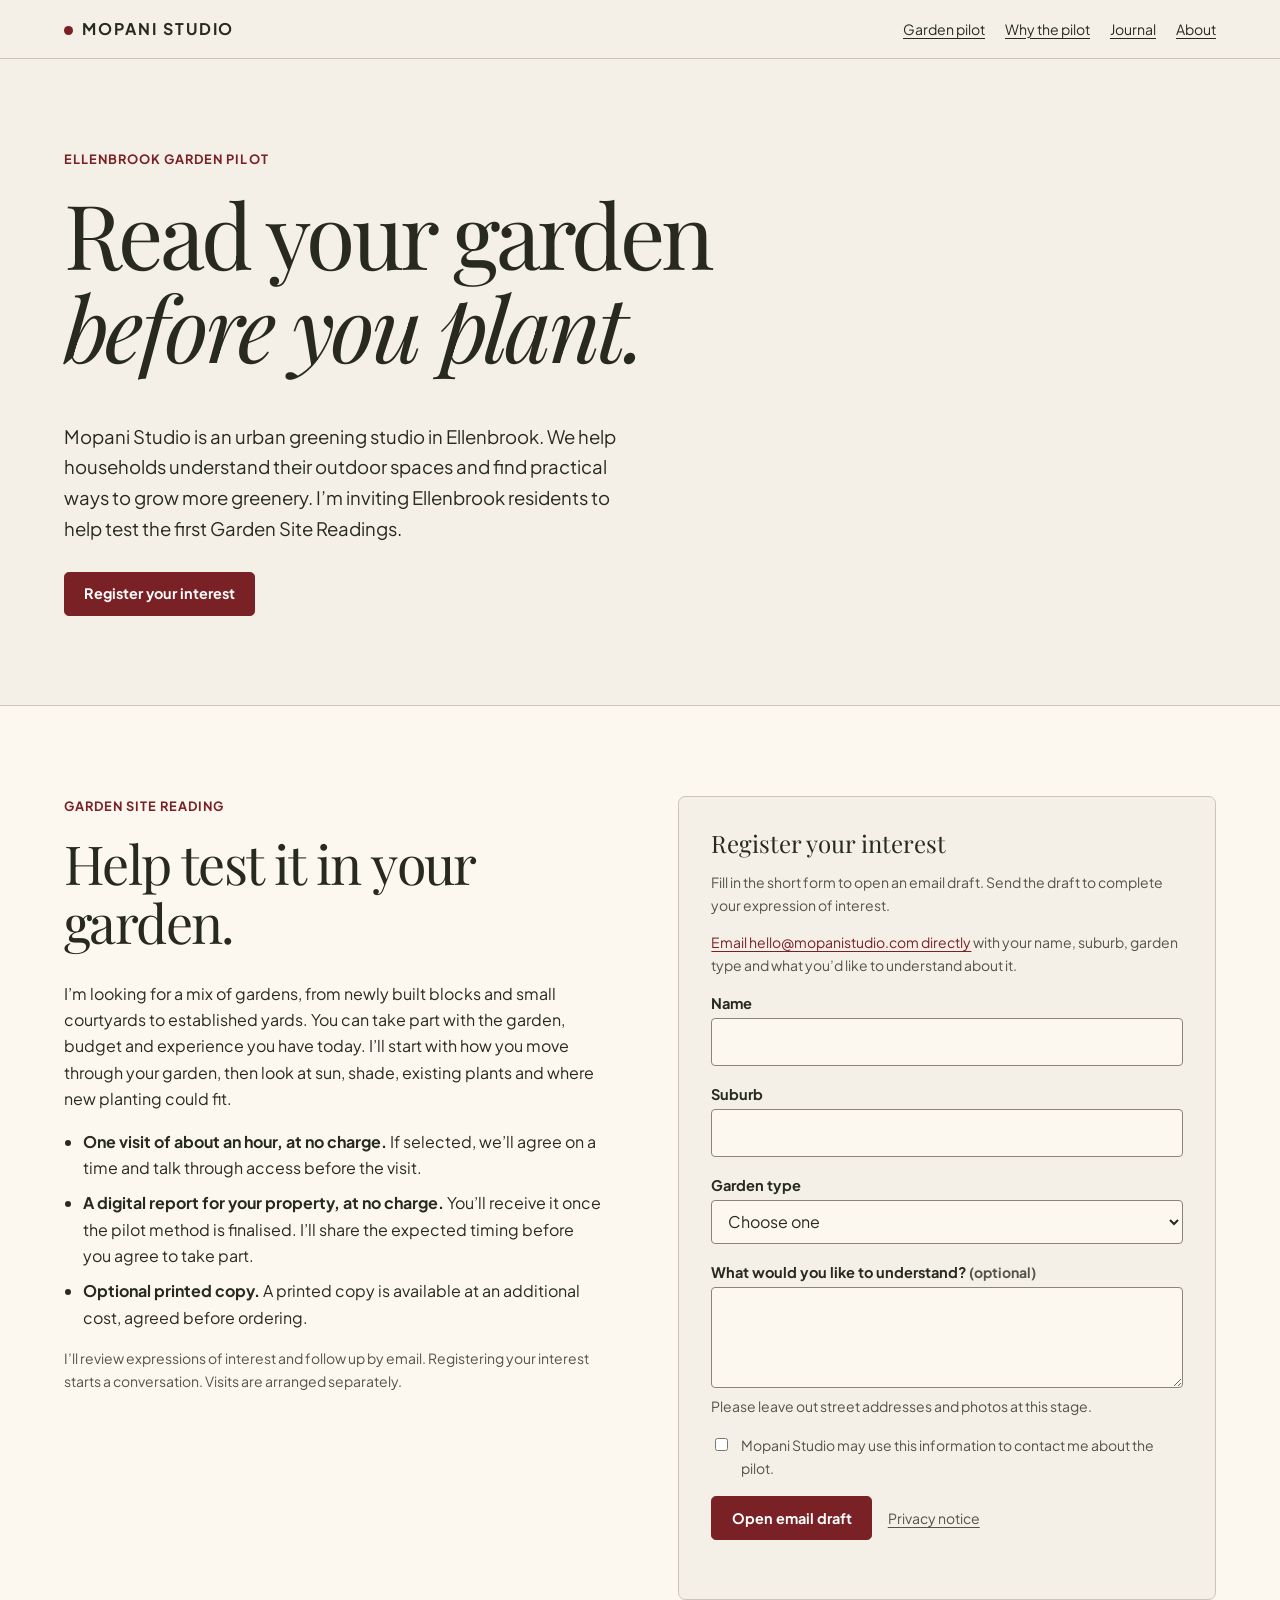
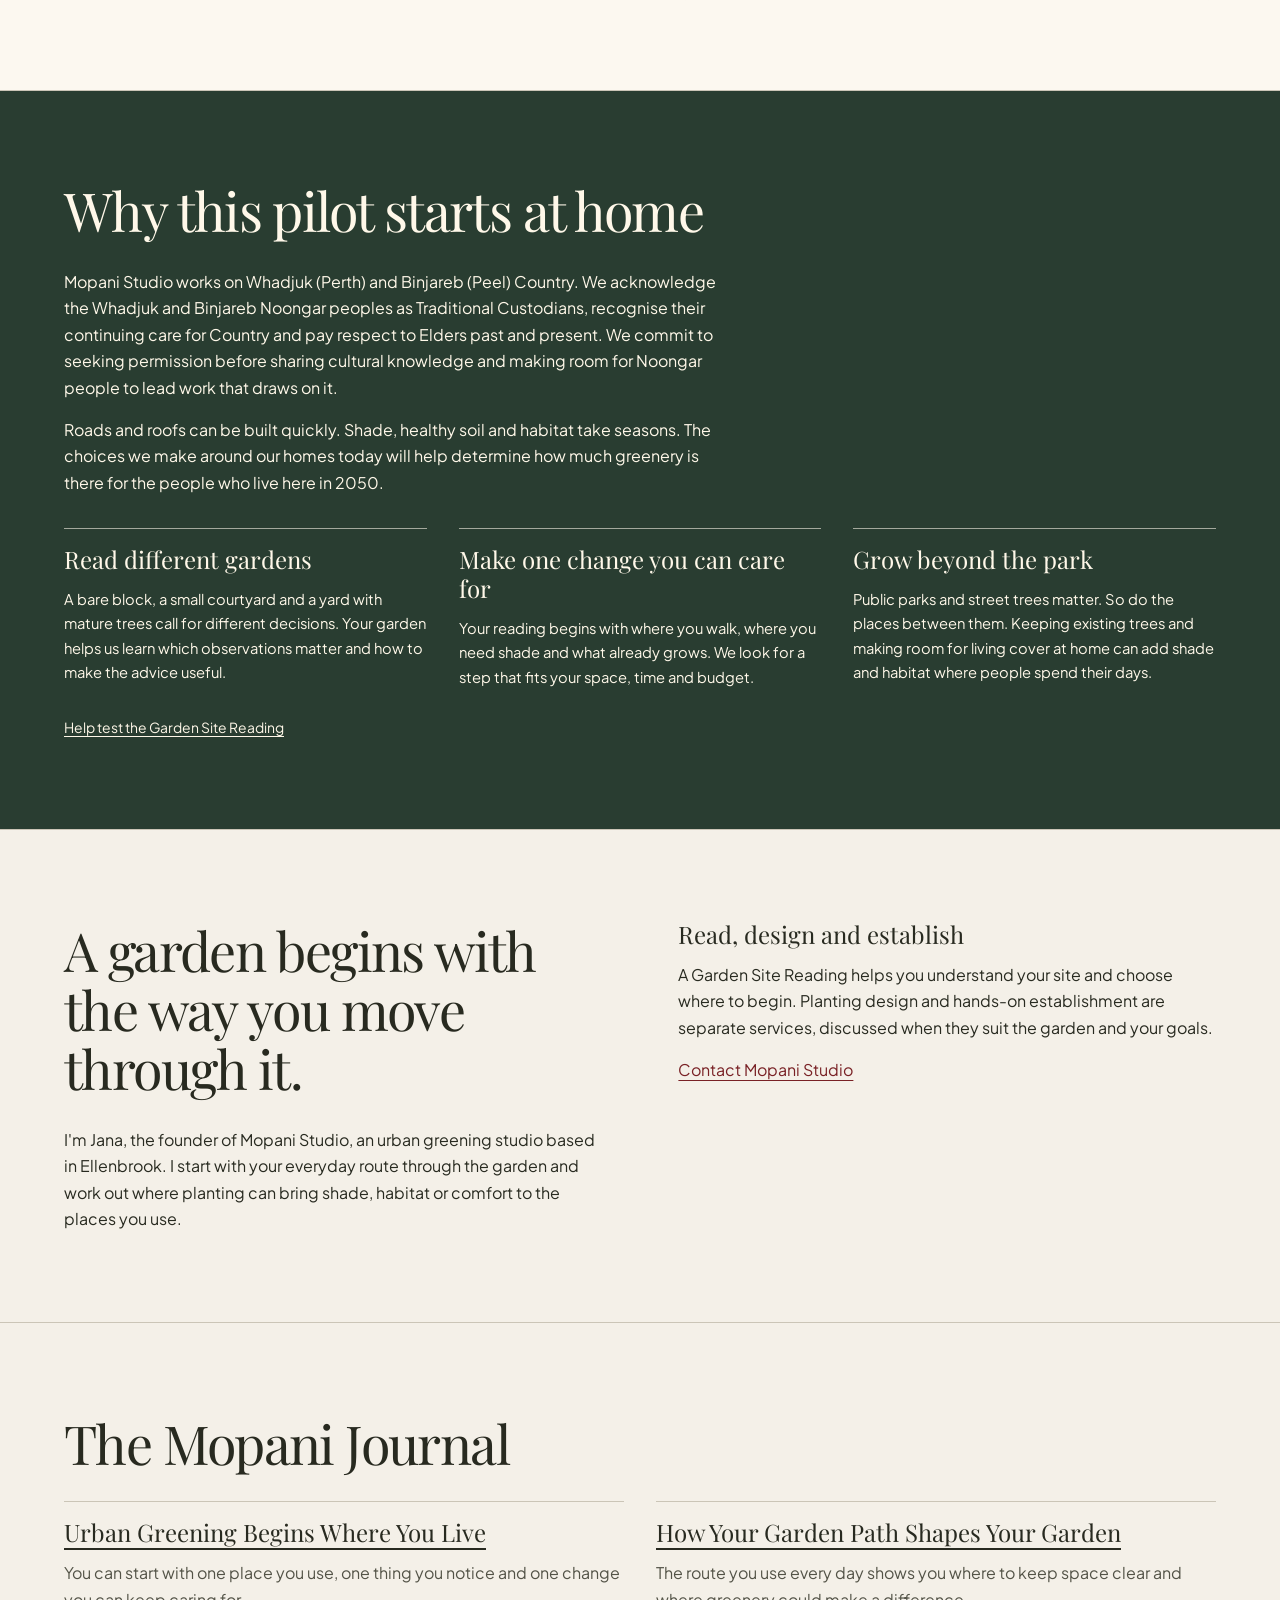
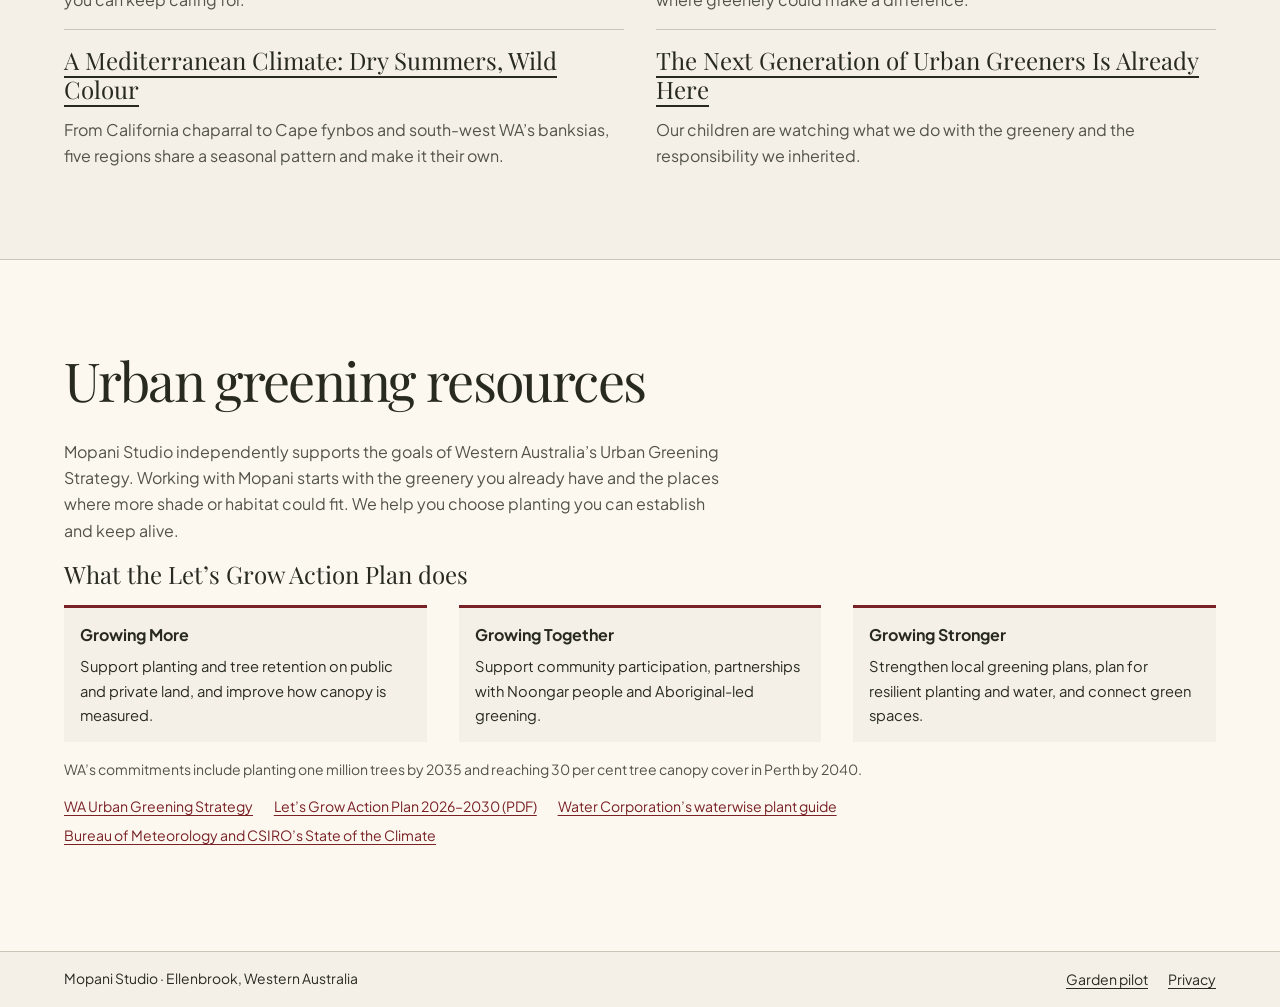
==== index.html @ a5f85126 "Update Mopani editorial site: index.html" ====
<!doctype html>
<html lang="en-AU">
<head>
    <meta charset="utf-8">
    <meta name="viewport" content="width=device-width, initial-scale=1">
    <title>Mopani Studio | Ellenbrook Garden Site Reading Pilot</title>
    <meta name="description" content="Mopani Studio is inviting Ellenbrook residents to help test a one-hour Garden Site Reading. Register your interest in the pilot.">
    <link rel="canonical" href="https://www.mopanistudio.com/">
    <meta property="og:type" content="website">
    <meta property="og:url" content="https://www.mopanistudio.com/">
    <meta property="og:title" content="Mopani Studio | Ellenbrook Garden Site Reading Pilot">
    <meta property="og:description" content="Help test a one-hour Garden Site Reading and receive a digital report for your garden once the pilot method is finalised.">
    <link rel="preconnect" href="https://fonts.googleapis.com">
    <link rel="preconnect" href="https://fonts.gstatic.com" crossorigin>
    <link href="https://fonts.googleapis.com/css2?family=Playfair+Display:ital@0;1&amp;family=Plus+Jakarta+Sans:wght@400;600;700&amp;display=swap" rel="stylesheet">
    <link rel="stylesheet" href="styles.css">
    <script src="pilot.js" defer></script>
</head>
<body>
    <a class="skip" href="#main-content">Skip to main content</a>
    <header class="header">
        <div class="wrap">
            <a class="brand" href="./">Mopani Studio</a>
            <nav class="nav" aria-label="Main">
                <a href="#pilot">Garden pilot</a>
                <a href="#vision">Why the pilot</a>
                <a href="#journal">Journal</a>
                <a href="#about">About</a>
            </nav>
        </div>
    </header>
    <main id="main-content" tabindex="-1">
        <section class="hero" aria-labelledby="intro-title">
            <div class="wrap">
                <p class="eyebrow">Ellenbrook garden pilot</p>
                <h1 id="intro-title">Read your garden<br> <em>before you plant.</em></h1>
                <p>Mopani Studio is an urban greening studio in Ellenbrook. We help households understand their outdoor spaces and find practical ways to grow more greenery. I’m inviting Ellenbrook residents to help test the first Garden Site Readings.</p>
                <a class="button" href="#pilot">Register your interest</a>
            </div>
        </section>
        <section id="pilot" class="section pilot" aria-labelledby="pilot-title">
            <div class="wrap columns">
                <div class="pilot-copy">
                    <p class="eyebrow">Garden Site Reading</p>
                    <h2 id="pilot-title">Help test it in your garden.</h2>
                    <p>I’m looking for a mix of gardens, from newly built blocks and small courtyards to established yards. You can take part with the garden, budget and experience you have today. I’ll start with how you move through your garden, then look at sun, shade, existing plants and where new planting could fit.</p>
                    <ul>
                        <li><strong>One visit of about an hour, at no charge.</strong> If selected, we’ll agree on a time and talk through access before the visit.</li>
                        <li><strong>A digital report for your property, at no charge.</strong> You’ll receive it once the pilot method is finalised. I’ll share the expected timing before you agree to take part.</li>
                        <li><strong>Optional printed copy.</strong> A printed copy is available at an additional cost, agreed before ordering.</li>
                    </ul>
                    <p class="note">I’ll review expressions of interest and follow up by email. Registering your interest starts a conversation. Visits are arranged separately.</p>
                </div>
                <div class="form">
                    <h3>Register your interest</h3>
                    <p id="email-help" class="note">Fill in the short form to open an email draft. Send the draft to complete your expression of interest.</p>
                    <p id="email-fallback" class="note"><a href="mailto:hello@mopanistudio.com?subject=Ellenbrook%20garden%20pilot">Email hello@mopanistudio.com directly</a> with your name, suburb, garden type and what you’d like to understand about it.</p>
                    <form id="pilot-form" aria-describedby="email-help" hidden>
                        <div class="field">
                            <label for="pilot-name">Name</label>
                            <input id="pilot-name" name="name" autocomplete="name" maxlength="100" required>
                        </div>
                        <div class="field">
                            <label for="pilot-suburb">Suburb</label>
                            <input id="pilot-suburb" name="suburb" autocomplete="address-level2" maxlength="80" required>
                        </div>
                        <div class="field">
                            <label for="pilot-garden">Garden type</label>
                            <select id="pilot-garden" name="garden" required>
                                <option value="">Choose one</option>
                                <option>Established garden</option>
                                <option>New build or mostly bare block</option>
                                <option>Courtyard, balcony or small garden</option>
                                <option>Other or unsure</option>
                            </select>
                        </div>
                        <div class="field">
                            <label for="pilot-goal">What would you like to understand? <span class="note">(optional)</span></label>
                            <textarea id="pilot-goal" name="goal" rows="3" maxlength="350" aria-describedby="pilot-details"></textarea>
                            <p class="note" id="pilot-details">Please leave out street addresses and photos at this stage.</p>
                        </div>
                        <div class="check">
                            <input id="pilot-contact" type="checkbox" required>
                            <label class="note" for="pilot-contact">Mopani Studio may use this information to contact me about the pilot.</label>
                        </div>
                        <div class="actions">
                            <button type="submit" class="button">Open email draft</button>
                            <a class="note" href="privacy.html">Privacy notice</a>
                        </div>
                        <p class="form-feedback note" id="draft-status" role="status"></p>
                        <div class="form-feedback" id="draft-copy" hidden>
                            <label class="note" for="draft-text">Copy this message if your email app didn’t open.</label>
                            <textarea id="draft-text" readonly></textarea>
                        </div>
                    </form>
                </div>
            </div>
        </section>
        <section id="vision" class="section vision" aria-labelledby="vision-title">
            <div class="wrap">
                <h2 id="vision-title">Why this pilot starts at home</h2>
                <p class="lead">Mopani Studio works on Whadjuk (Perth) and Binjareb (Peel) Country. We acknowledge the Whadjuk and Binjareb Noongar peoples as Traditional Custodians, recognise their continuing care for Country and pay respect to Elders past and present. We commit to seeking permission before sharing cultural knowledge and making room for Noongar people to lead work that draws on it.</p>
                <p class="lead">Roads and roofs can be built quickly. Shade, healthy soil and habitat take seasons. The choices we make around our homes today will help determine how much greenery is there for the people who live here in 2050.</p>
                <div class="vision-grid">
                    <article><h3>Read different gardens</h3><p>A bare block, a small courtyard and a yard with mature trees call for different decisions. Your garden helps us learn which observations matter and how to make the advice useful.</p></article>
                    <article><h3>Make one change you can care for</h3><p>Your reading begins with where you walk, where you need shade and what already grows. We look for a step that fits your space, time and budget.</p></article>
                    <article><h3>Grow beyond the park</h3><p>Public parks and street trees matter. So do the places between them. Keeping existing trees and making room for living cover at home can add shade and habitat where people spend their days.</p></article>
                </div>
                <p class="sources"><a href="#pilot">Help test the Garden Site Reading</a></p>
            </div>
        </section>
        <section id="about" class="section" aria-labelledby="about-title">
            <div class="wrap columns">
                <div>
                    <h2 id="about-title">A garden begins with the way you move through it.</h2>
                    <p>I'm Jana, the founder of Mopani Studio, an urban greening studio based in Ellenbrook. I start with your everyday route through the garden and work out where planting can bring shade, habitat or comfort to the places you use.</p>
                </div>
                <div id="services">
                    <h3>Read, design and establish</h3>
                    <p id="method">A Garden Site Reading helps you understand your site and choose where to begin. Planting design and hands-on establishment are separate services, discussed when they suit the garden and your goals.</p>
                    <a href="mailto:hello@mopanistudio.com">Contact Mopani Studio</a>
                </div>
            </div>
        </section>
        <section id="journal" class="section" aria-labelledby="journal-title">
            <div class="wrap">
                <h2 id="journal-title">The Mopani Journal</h2>
                <div class="journal-grid">
                    <article><h3><a href="journal/urban-greening/">Urban Greening Begins Where You Live</a></h3><p>You can start with one place you use, one thing you notice and one change you can keep caring for.</p></article>
                    <article><h3><a href="journal/garden-path/">How Your Garden Path Shapes Your Garden</a></h3><p>The route you use every day shows you where to keep space clear and where greenery could make a difference.</p></article>
                    <article><h3><a href="journal/mediterranean-climate/">A Mediterranean Climate: Dry Summers, Wild Colour</a></h3><p>From California chaparral to Cape fynbos and south-west WA’s banksias, five regions share a seasonal pattern and make it their own.</p></article>
                    <article><h3><a href="journal/next-generation/">The Next Generation of Urban Greeners Is Already Here</a></h3><p>Our children are watching what we do with the greenery and the responsibility we inherited.</p></article>
                </div>
            </div>
        </section>
        <section id="resources" class="section resources" aria-labelledby="resources-title">
            <div class="wrap">
                <h2 id="resources-title">Urban greening resources</h2>
                <p class="lead">Mopani Studio independently supports the goals of Western Australia’s Urban Greening Strategy. Working with Mopani starts with the greenery you already have and the places where more shade or habitat could fit. We help you choose planting you can establish and keep alive.</p>
                <h3>What the Let’s Grow Action Plan does</h3>
                <ul class="action-grid">
                    <li><strong>Growing More</strong><span>Support planting and tree retention on public and private land, and improve how canopy is measured.</span></li>
                    <li><strong>Growing Together</strong><span>Support community participation, partnerships with Noongar people and Aboriginal-led greening.</span></li>
                    <li><strong>Growing Stronger</strong><span>Strengthen local greening plans, plan for resilient planting and water, and connect green spaces.</span></li>
                </ul>
                <p class="note">WA’s commitments include planting one million trees by 2035 and reaching 30 per cent tree canopy cover in Perth by 2040.</p>
                <ul class="resource-links">
                    <li><a href="https://www.wa.gov.au/organisation/department-of-planning-lands-and-heritage/urban-greening-strategy">WA Urban Greening Strategy</a></li>
                    <li><a href="https://www.wa.gov.au/media/158067/download?inline=">Let’s Grow Action Plan 2026–2030 (PDF)</a></li>
                    <li><a href="https://www.watercorporation.com.au/Waterwise/Waterwise-plants">Water Corporation’s waterwise plant guide</a></li>
                    <li><a href="https://www.csiro.au/en/research/environmental-impacts/climate-change/state-of-the-climate/australias-changing-climate">Bureau of Meteorology and CSIRO’s State of the Climate</a></li>
                </ul>
            </div>
        </section>
    </main>
    <footer class="footer">
        <div class="wrap">
            <span>Mopani Studio · Ellenbrook, Western Australia</span>
            <nav class="nav" aria-label="Footer"><a href="#pilot">Garden pilot</a><a href="privacy.html">Privacy</a></nav>
        </div>
    </footer>
</body>
</html>
---- styles.css ----
:root {
    color-scheme: light;
    --paper: #f4f0e8;
    --panel: #fcf8f0;
    --ink: #282a20;
    --muted: #535347;
    --accent: #792125;
    --line: #cbc5b7;
    --forest: #293d31;
    --light: #fff8e9;
    --measure: 72rem;
}
*, *::before, *::after { box-sizing: border-box; }
body { margin: 0; background: var(--paper); color: var(--ink); font: 1rem/1.65 "Plus Jakarta Sans", system-ui, sans-serif; }
[hidden] { display: none !important; }
a { color: var(--accent); text-underline-offset: .23em; }
a:hover { text-decoration-thickness: .14em; }
:focus-visible { outline: .18rem solid currentColor; outline-offset: .24rem; }
h1, h2, h3 { margin: 0 0 .55em; font: 400 1.5rem/1.2 "Playfair Display", Georgia, serif; }
h1 { font-size: clamp(2.8rem, 7vw, 5.6rem); line-height: 1.04; letter-spacing: -.04em; }
h2 { font-size: clamp(2rem, 4.2vw, 3.5rem); line-height: 1.1; letter-spacing: -.03em; }
p { margin: 0 0 1em; }
p:last-child { margin-bottom: 0; }
main:focus { outline: none; }
section { scroll-margin-top: 1.25rem; }
.wrap { width: min(var(--measure), calc(100% - 2.5rem)); margin-inline: auto; }
.skip { position: absolute; top: .75rem; left: 1rem; padding: .55rem .8rem; background: var(--panel); transform: translateY(-200%); }
.skip:focus { transform: none; }
.header { border-bottom: 1px solid var(--line); }
.header .wrap, .footer .wrap { display: flex; align-items: center; justify-content: space-between; gap: 1rem 2rem; padding-block: 1rem; }
.brand { color: var(--ink); font-weight: 700; letter-spacing: .12em; text-transform: uppercase; text-decoration: none; }
.brand::before { content: ""; display: inline-block; width: .55rem; height: .55rem; border-radius: 50%; background: var(--accent); margin-right: .6rem; }
.nav { display: flex; flex-wrap: wrap; gap: .6rem 1.25rem; align-items: center; }
.nav a, .footer a { color: inherit; font-size: .88rem; }
.button { display: inline-flex; width: fit-content; min-height: 2.75rem; justify-content: center; align-items: center; padding: .68rem 1.2rem; border: 1px solid var(--accent); border-radius: .3rem; background: var(--accent); color: #fff; text-align: center; font: 700 .9rem/1.3 "Plus Jakarta Sans", system-ui, sans-serif; text-decoration: none; cursor: pointer; }
.button:hover { background: #5f1b1e; }
.hero, .section { padding-block: clamp(3rem, 7vw, 6rem); }
.hero p { max-width: 36rem; font-size: clamp(1rem, 2.2vw, 1.16rem); }
.eyebrow { color: var(--accent); margin-bottom: 1rem; font-size: .8rem !important; font-weight: 700; letter-spacing: .08em; text-transform: uppercase; }
.hero .button { margin-top: .55rem; }
.section { border-top: 1px solid var(--line); }
.lead { max-width: 42rem; color: var(--muted); }
.columns { display: grid; grid-template-columns: 1fr 1fr; align-items: start; gap: clamp(2rem, 6vw, 5.75rem); }
.pilot { background: var(--panel); }
.pilot-copy ul { padding-left: 1.2rem; }
.pilot-copy li + li { margin-top: .55rem; }
.note { font-size: .875rem; color: var(--muted); }
.form { padding: clamp(1rem, 4vw, 2rem); background: var(--paper); border: 1px solid var(--line); border-radius: .45rem; }
.field { margin-bottom: 1rem; }
.field label { display: block; margin-bottom: .2rem; font-weight: 700; font-size: .91rem; }
.field input, .field select, .field textarea { width: 100%; padding: .6rem .7rem; border: 1px solid #8a8577; border-radius: .25rem; background: var(--panel); color: var(--ink); font: inherit; }
.field textarea { resize: vertical; }
.check { display: flex; align-items: baseline; gap: .6rem; margin-bottom: 1rem; }
.check input { flex: none; accent-color: var(--accent); }
.actions { display: flex; flex-wrap: wrap; align-items: center; gap: .7rem 1rem; }
.form-feedback { padding-top: .8rem; }
.form-feedback textarea { display: block; width: 100%; min-height: 10rem; font: inherit; margin-top: .25rem; }
.vision { background: var(--forest); color: var(--light); }
.vision a { color: inherit; }
.vision .eyebrow, .vision .lead { color: inherit; }
.vision-grid { display: grid; grid-template-columns: repeat(3,minmax(0,1fr)); gap: 1.25rem 2rem; margin-top: 2rem; }
.vision-grid article { border-top: 1px solid #a4a99d; padding-top: 1rem; }
.vision-grid p { font-size: .92rem; }
.sources { margin-top: 1.75rem; font-size: .87rem; }
.footer { border-top: 1px solid var(--line); font-size: .87rem; }
.legacy { padding-block: clamp(3rem, 8vw, 7rem); }
.legacy h1 { font-size: clamp(2.7rem, 6vw, 4.8rem); }
@media (max-width: 48rem) {
    .header .wrap { flex-wrap: wrap; gap: .5rem 1rem; }
    .columns { grid-template-columns: 1fr; }
    .vision-grid { grid-template-columns: repeat(2,minmax(0,1fr)); }
}
@media (max-width: 32rem) {
    .vision-grid { grid-template-columns: 1fr; gap: 1rem; }
    .footer .wrap { flex-wrap: wrap; }
}
.policy { max-width: 48rem; }
.policy h2 { font-size: clamp(1.45rem, 3vw, 2rem); margin-top: 1.55em; }
.policy li + li { margin-top: .35rem; }
.journal-grid, .action-grid { display: grid; grid-template-columns: repeat(2, minmax(0, 1fr)); gap: 1rem 2rem; }
.journal-grid article { border-top: 1px solid var(--line); padding-top: 1rem; }
.journal-grid a { color: var(--ink); }
.journal-grid p { color: var(--muted); }
.resources { background: var(--panel); }
.action-grid { grid-template-columns: repeat(3, minmax(0, 1fr)); list-style: none; margin: 1rem 0; padding: 0; }
.action-grid li { padding: .9rem 1rem; border-top: .22rem solid var(--accent); background: var(--paper); }
.action-grid strong, .action-grid span { display: block; }
.action-grid span { font-size: .92rem; margin-top: .35rem; }
.resource-links { display: flex; flex-wrap: wrap; gap: .4rem 1.3rem; list-style: none; padding: 0; font-size: .88rem; }
.journal-article { max-width: 50rem; margin-inline: auto; padding-block: clamp(2.75rem, 6vw, 5rem); }
.article-heading { padding-bottom: 1.25rem; border-bottom: 1px solid var(--line); margin-bottom: 2rem; }
.article-heading h1 { font-size: clamp(2.65rem, 6vw, 4.75rem); }
.article-heading .lead { font-size: 1.15rem; }
.article-body { max-width: 43rem; }
.article-body h2 { font-size: clamp(1.7rem, 3.6vw, 2.45rem); margin-top: 1.55em; }
.article-body p { font-size: 1.04rem; line-height: 1.78; }
.article-footer { border-top: 1px solid var(--line); margin-top: 2.75rem; padding-top: 1rem; display: flex; gap: .65rem 1.4rem; flex-wrap: wrap; }
.climate-gallery { display: grid; grid-template-columns: repeat(2,minmax(0,1fr)); gap: 1.2rem; margin: 1.75rem 0; align-items: start; }
.climate-gallery figure { margin: 0; }
.climate-gallery img { display: block; width: 100%; aspect-ratio: 3 / 2; object-fit: contain; background: #e6e1d5; }
.climate-gallery figcaption { margin-top: .45rem; color: var(--muted); font-size: .8rem; }
@media (max-width: 39rem) {
    .journal-grid, .action-grid { grid-template-columns: 1fr; }
}
@media (max-width: 27rem) {
    .climate-gallery { grid-template-columns: 1fr; }
}
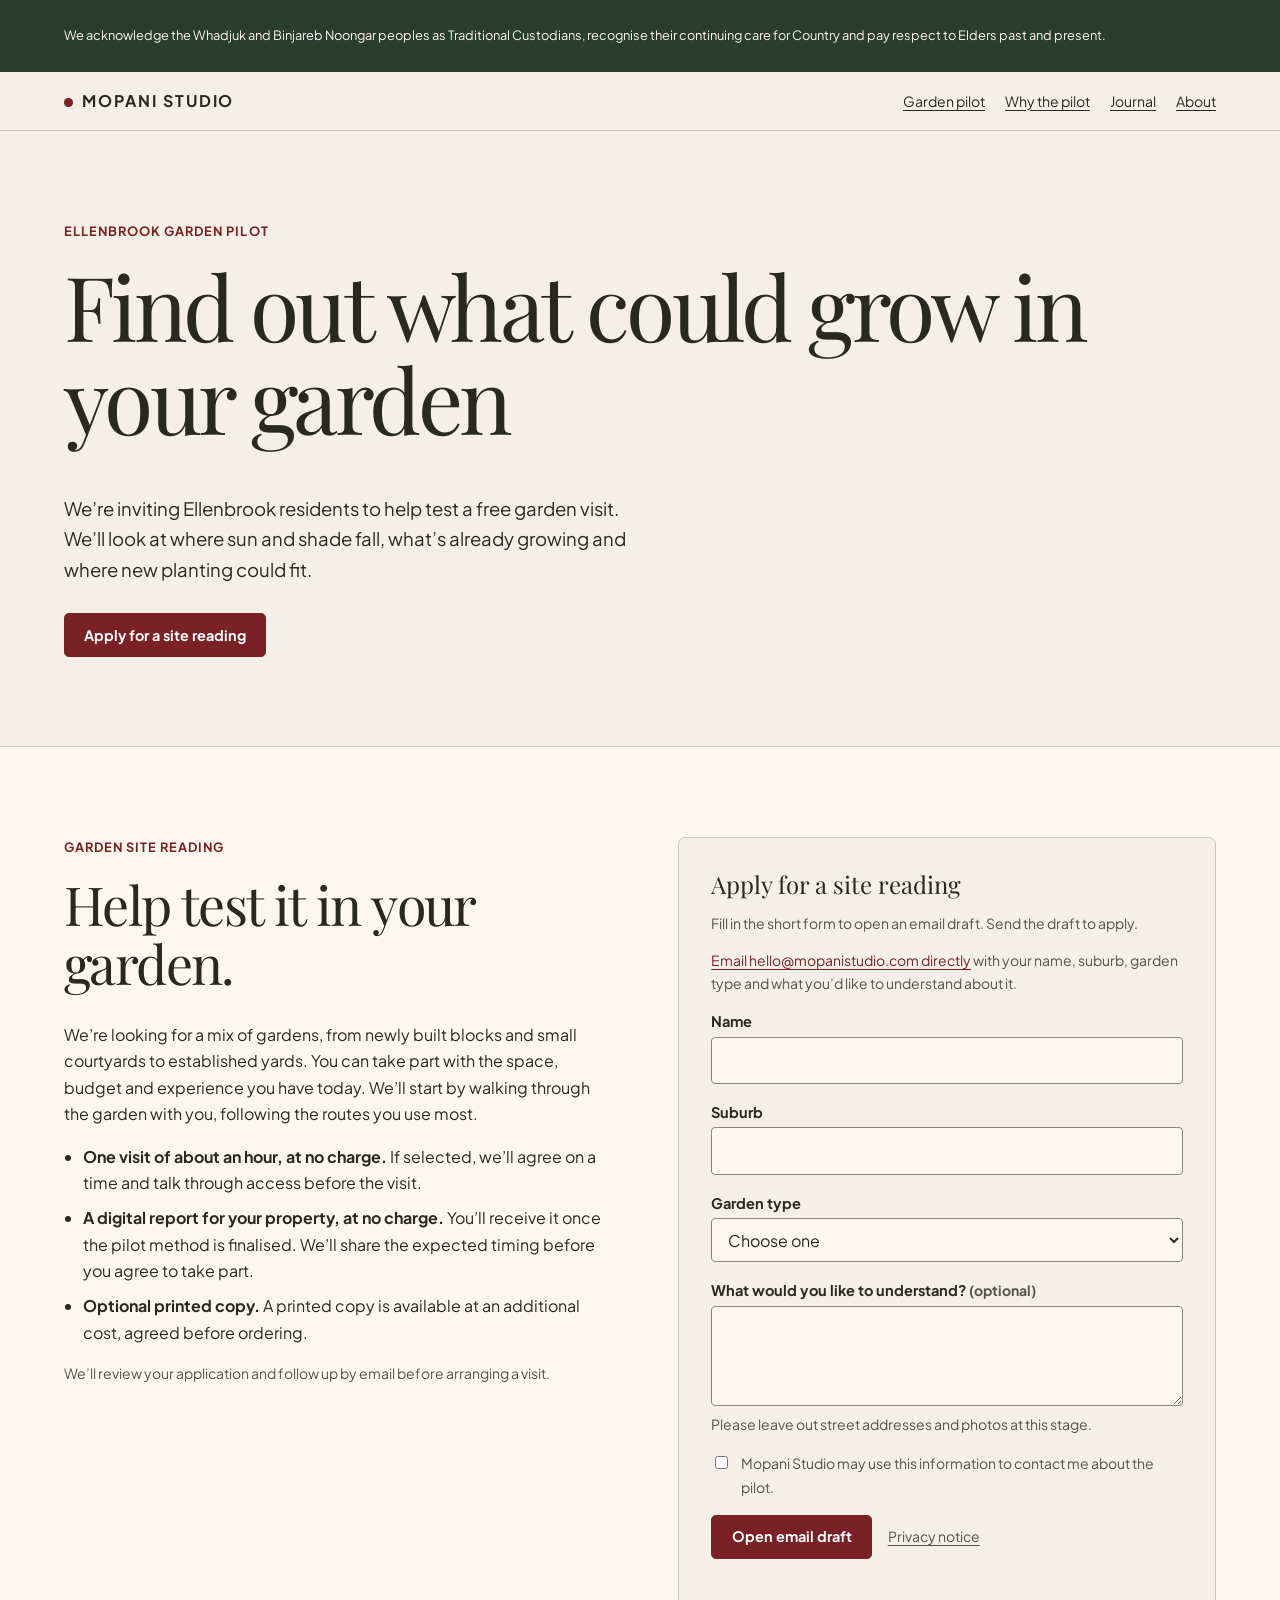
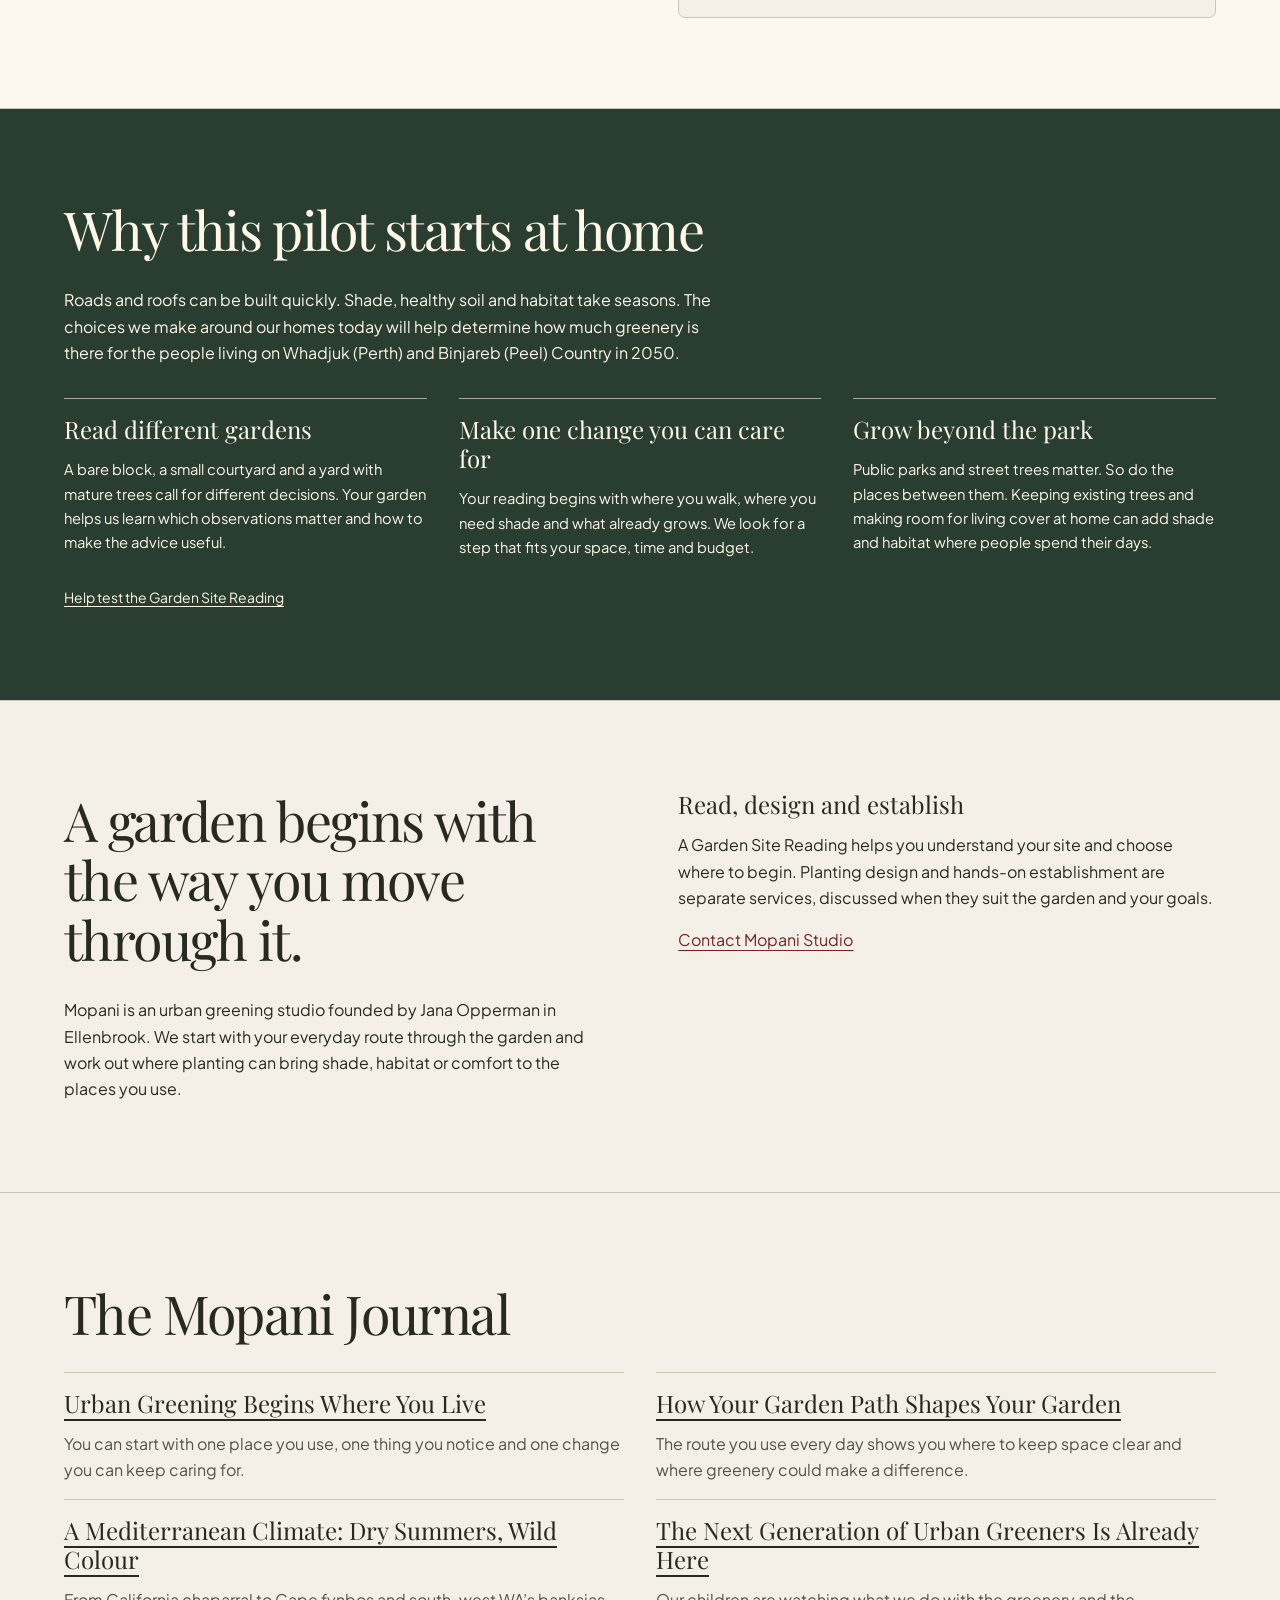
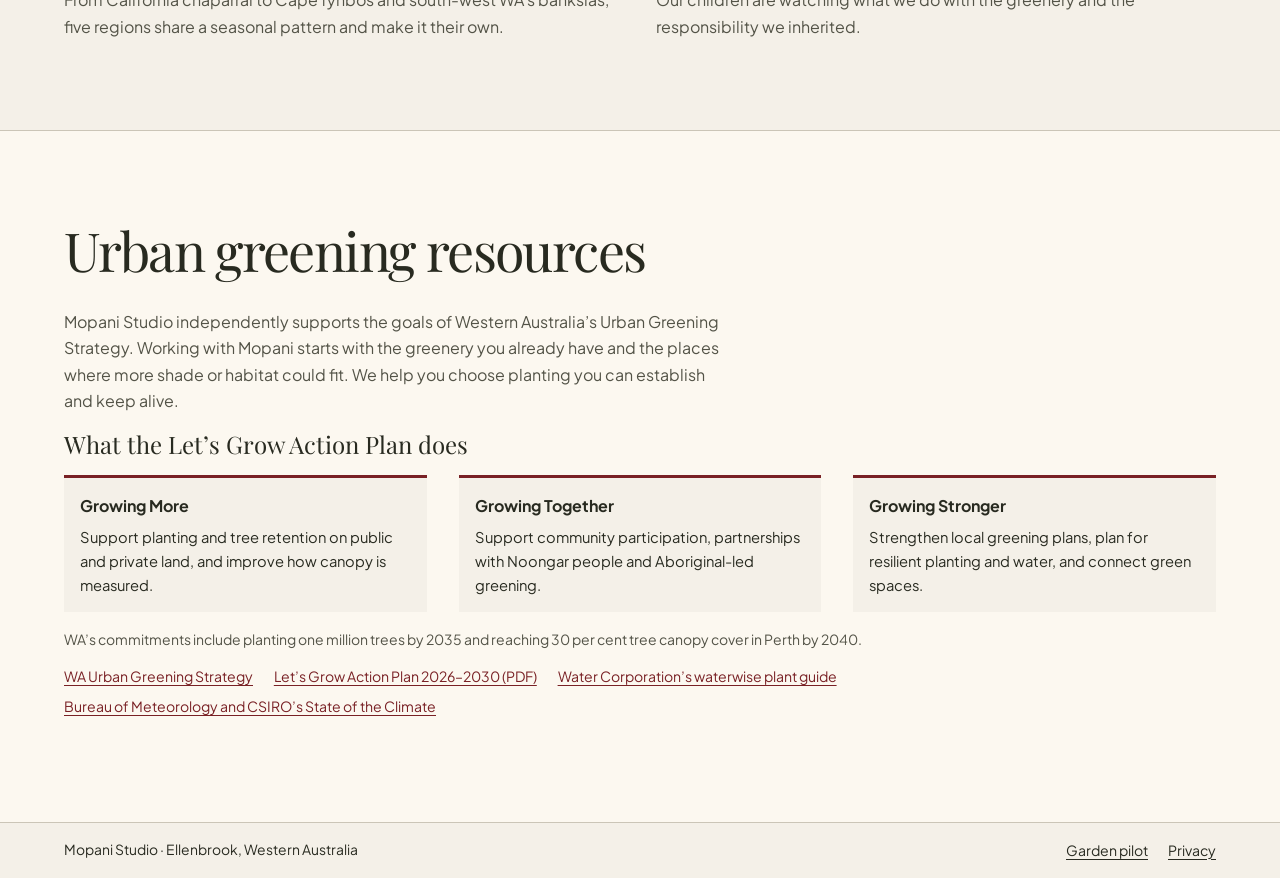
==== commit 87772d2c: "Refine pilot opening and application: index.html" ====
--- a/index.html
+++ b/index.html
@@ -4,7 +4,7 @@
     <meta charset="utf-8">
     <meta name="viewport" content="width=device-width, initial-scale=1">
     <title>Mopani Studio | Ellenbrook Garden Site Reading Pilot</title>
-    <meta name="description" content="Mopani Studio is inviting Ellenbrook residents to help test a one-hour Garden Site Reading. Register your interest in the pilot.">
+    <meta name="description" content="Mopani Studio is inviting Ellenbrook residents to help test a one-hour Garden Site Reading. Apply for a pilot visit.">
     <link rel="canonical" href="https://www.mopanistudio.com/">
     <meta property="og:type" content="website">
     <meta property="og:url" content="https://www.mopanistudio.com/">
@@ -19,6 +19,9 @@
 <body>
     <a class="skip" href="#main-content">Skip to main content</a>
     <header class="header">
+        <div class="country-acknowledgement">
+            <p class="wrap">We acknowledge the Whadjuk and Binjareb Noongar peoples as Traditional Custodians, recognise their continuing care for Country and pay respect to Elders past and present.</p>
+        </div>
         <div class="wrap">
             <a class="brand" href="./">Mopani Studio</a>
             <nav class="nav" aria-label="Main">
@@ -33,9 +36,9 @@
         <section class="hero" aria-labelledby="intro-title">
             <div class="wrap">
                 <p class="eyebrow">Ellenbrook garden pilot</p>
-                <h1 id="intro-title">Read your garden<br> <em>before you plant.</em></h1>
-                <p>Mopani Studio is an urban greening studio in Ellenbrook. We help households understand their outdoor spaces and find practical ways to grow more greenery. I’m inviting Ellenbrook residents to help test the first Garden Site Readings.</p>
-                <a class="button" href="#pilot">Register your interest</a>
+                <h1 id="intro-title">Find out what could grow in your garden</h1>
+                <p>We’re inviting Ellenbrook residents to help test a free garden visit. We’ll look at where sun and shade fall, what’s already growing and where new planting could fit.</p>
+                <a class="button" href="#pilot">Apply for a site reading</a>
             </div>
         </section>
         <section id="pilot" class="section pilot" aria-labelledby="pilot-title">
@@ -43,17 +46,17 @@
                 <div class="pilot-copy">
                     <p class="eyebrow">Garden Site Reading</p>
                     <h2 id="pilot-title">Help test it in your garden.</h2>
-                    <p>I’m looking for a mix of gardens, from newly built blocks and small courtyards to established yards. You can take part with the garden, budget and experience you have today. I’ll start with how you move through your garden, then look at sun, shade, existing plants and where new planting could fit.</p>
+                    <p>We’re looking for a mix of gardens, from newly built blocks and small courtyards to established yards. You can take part with the space, budget and experience you have today. We’ll start by walking through the garden with you, following the routes you use most.</p>
                     <ul>
                         <li><strong>One visit of about an hour, at no charge.</strong> If selected, we’ll agree on a time and talk through access before the visit.</li>
-                        <li><strong>A digital report for your property, at no charge.</strong> You’ll receive it once the pilot method is finalised. I’ll share the expected timing before you agree to take part.</li>
+                        <li><strong>A digital report for your property, at no charge.</strong> You’ll receive it once the pilot method is finalised. We’ll share the expected timing before you agree to take part.</li>
                         <li><strong>Optional printed copy.</strong> A printed copy is available at an additional cost, agreed before ordering.</li>
                     </ul>
-                    <p class="note">I’ll review expressions of interest and follow up by email. Registering your interest starts a conversation. Visits are arranged separately.</p>
+                    <p class="note">We’ll review your application and follow up by email before arranging a visit.</p>
                 </div>
                 <div class="form">
-                    <h3>Register your interest</h3>
-                    <p id="email-help" class="note">Fill in the short form to open an email draft. Send the draft to complete your expression of interest.</p>
+                    <h3>Apply for a site reading</h3>
+                    <p id="email-help" class="note">Fill in the short form to open an email draft. Send the draft to apply.</p>
                     <p id="email-fallback" class="note"><a href="mailto:hello@mopanistudio.com?subject=Ellenbrook%20garden%20pilot">Email hello@mopanistudio.com directly</a> with your name, suburb, garden type and what you’d like to understand about it.</p>
                     <form id="pilot-form" aria-describedby="email-help" hidden>
                         <div class="field">
@@ -99,8 +102,7 @@
         <section id="vision" class="section vision" aria-labelledby="vision-title">
             <div class="wrap">
                 <h2 id="vision-title">Why this pilot starts at home</h2>
-                <p class="lead">Mopani Studio works on Whadjuk (Perth) and Binjareb (Peel) Country. We acknowledge the Whadjuk and Binjareb Noongar peoples as Traditional Custodians, recognise their continuing care for Country and pay respect to Elders past and present. We commit to seeking permission before sharing cultural knowledge and making room for Noongar people to lead work that draws on it.</p>
-                <p class="lead">Roads and roofs can be built quickly. Shade, healthy soil and habitat take seasons. The choices we make around our homes today will help determine how much greenery is there for the people who live here in 2050.</p>
+                <p class="lead">Roads and roofs can be built quickly. Shade, healthy soil and habitat take seasons. The choices we make around our homes today will help determine how much greenery is there for the people living on Whadjuk (Perth) and Binjareb (Peel) Country in 2050.</p>
                 <div class="vision-grid">
                     <article><h3>Read different gardens</h3><p>A bare block, a small courtyard and a yard with mature trees call for different decisions. Your garden helps us learn which observations matter and how to make the advice useful.</p></article>
                     <article><h3>Make one change you can care for</h3><p>Your reading begins with where you walk, where you need shade and what already grows. We look for a step that fits your space, time and budget.</p></article>
@@ -113,7 +115,7 @@
             <div class="wrap columns">
                 <div>
                     <h2 id="about-title">A garden begins with the way you move through it.</h2>
-                    <p>I'm Jana, the founder of Mopani Studio, an urban greening studio based in Ellenbrook. I start with your everyday route through the garden and work out where planting can bring shade, habitat or comfort to the places you use.</p>
+                    <p>Mopani is an urban greening studio founded by Jana Opperman in Ellenbrook. We start with your everyday route through the garden and work out where planting can bring shade, habitat or comfort to the places you use.</p>
                 </div>
                 <div id="services">
                     <h3>Read, design and establish</h3>
--- a/styles.css
+++ b/styles.css
@@ -24,8 +24,15 @@
 main:focus { outline: none; }
 section { scroll-margin-top: 1.25rem; }
 .wrap { width: min(var(--measure), calc(100% - 2.5rem)); margin-inline: auto; }
-.skip { position: absolute; top: .75rem; left: 1rem; padding: .55rem .8rem; background: var(--panel); transform: translateY(-200%); }
+.skip { position: absolute; top: .75rem; left: 1rem; z-index: 1; padding: .55rem .8rem; background: var(--panel); transform: translateY(-200%); }
 .skip:focus { transform: none; }
+.country-acknowledgement {
+    background: var(--forest);
+    color: var(--light);
+    padding-block: .65rem;
+    font-size: .8rem;
+    line-height: 1.5;
+}
 .header { border-bottom: 1px solid var(--line); }
 .header .wrap, .footer .wrap { display: flex; align-items: center; justify-content: space-between; gap: 1rem 2rem; padding-block: 1rem; }
 .brand { color: var(--ink); font-weight: 700; letter-spacing: .12em; text-transform: uppercase; text-decoration: none; }
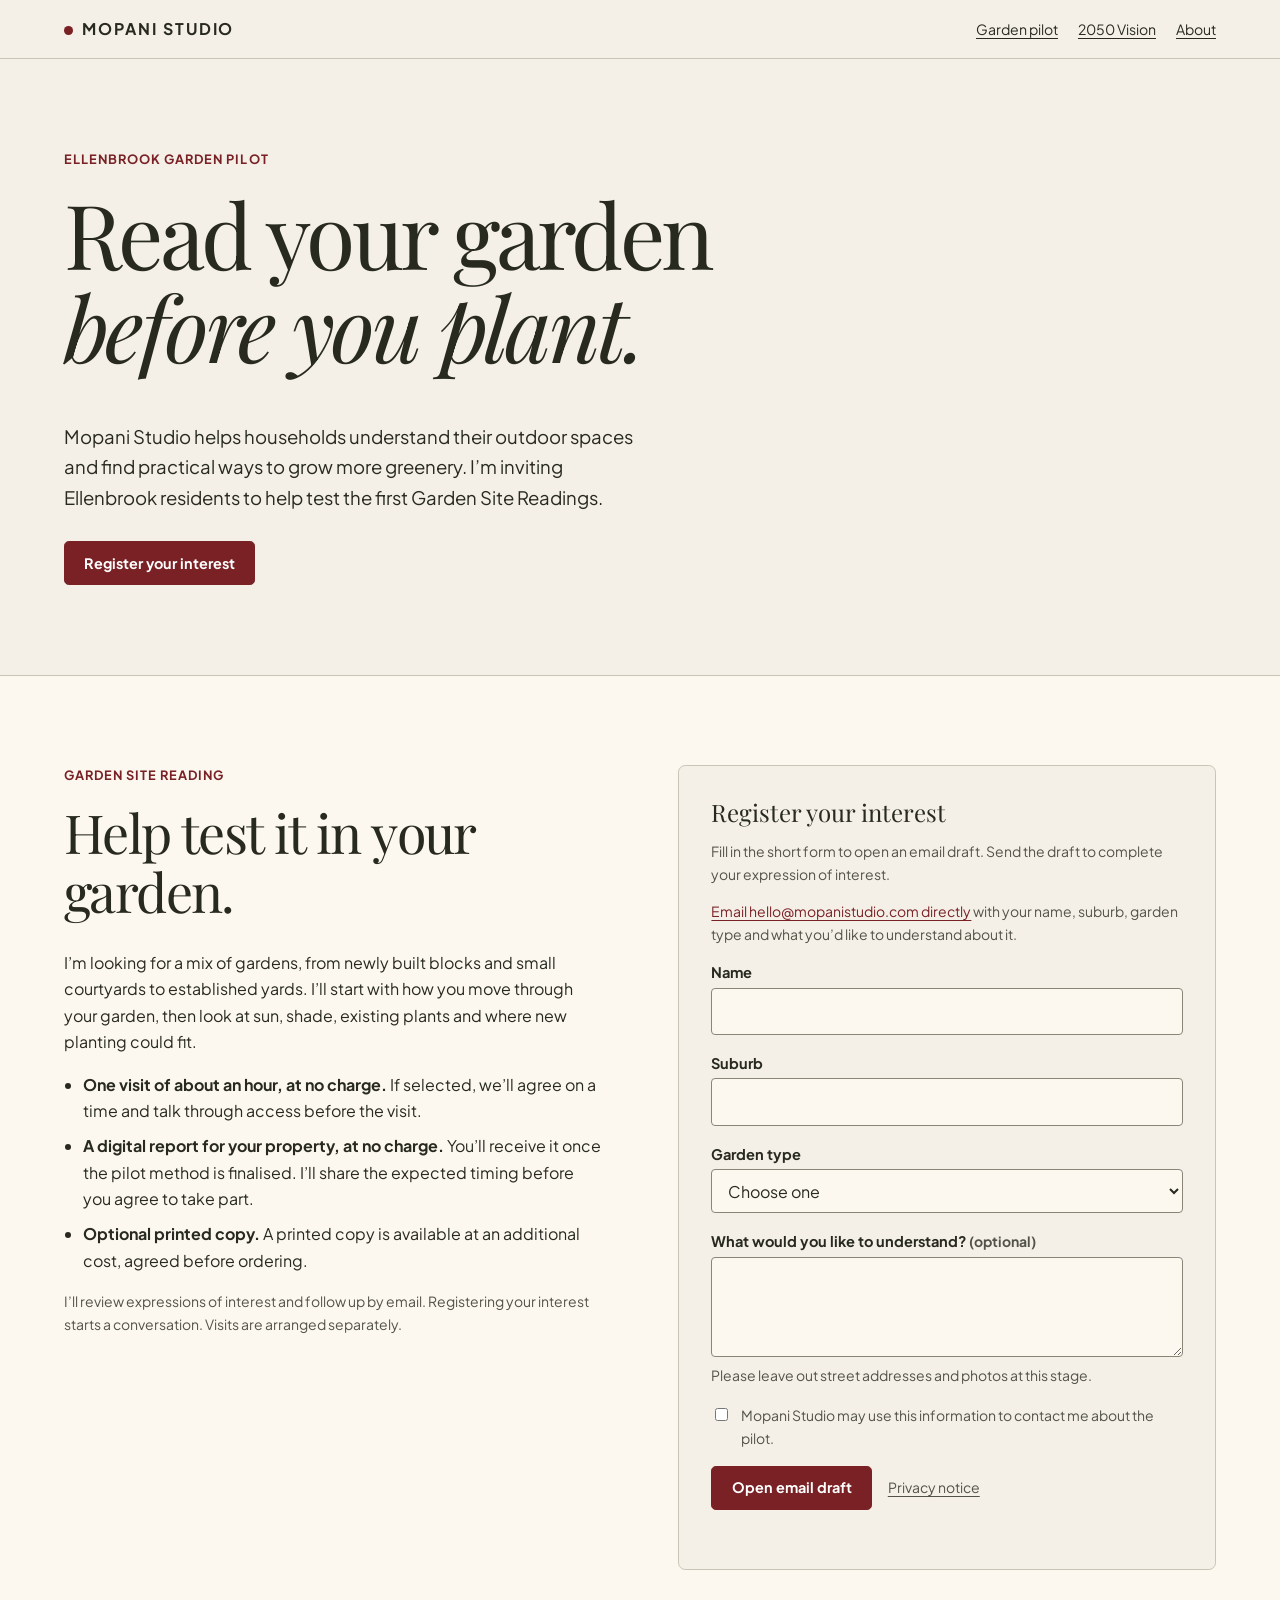
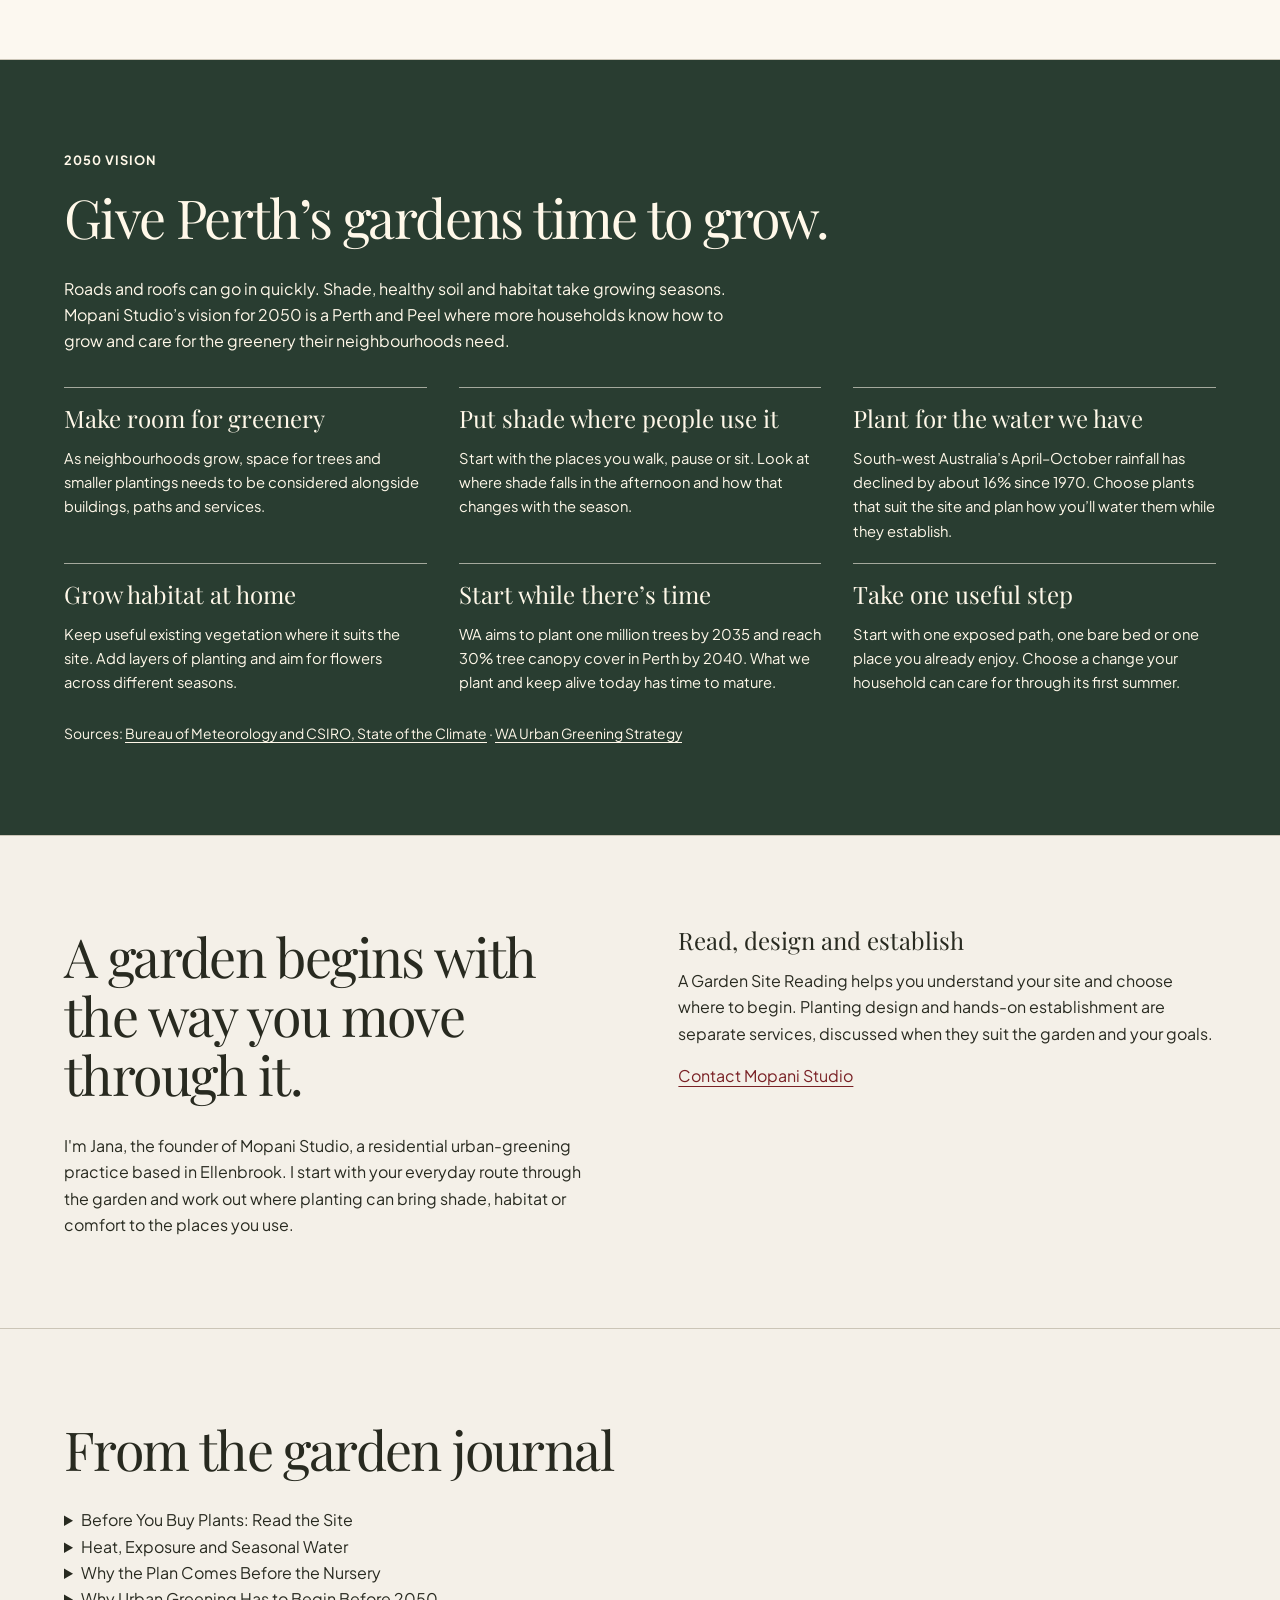
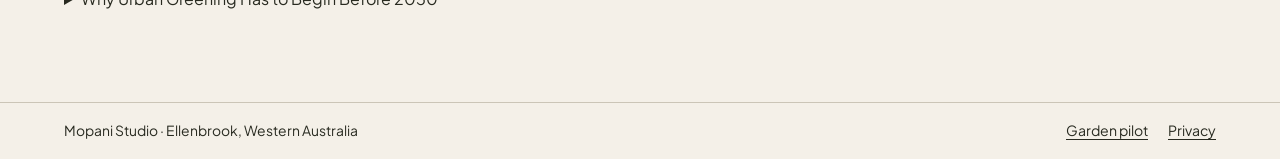
==== commit 5159a1be: "Restore first pilot snapshot: index.html" ====
--- a/index.html
+++ b/index.html
@@ -4,7 +4,7 @@
     <meta charset="utf-8">
     <meta name="viewport" content="width=device-width, initial-scale=1">
     <title>Mopani Studio | Ellenbrook Garden Site Reading Pilot</title>
-    <meta name="description" content="Mopani Studio is inviting Ellenbrook residents to help test a one-hour Garden Site Reading. Apply for a pilot visit.">
+    <meta name="description" content="Mopani Studio is inviting Ellenbrook residents to help test a one-hour Garden Site Reading. Register your interest in the pilot.">
     <link rel="canonical" href="https://www.mopanistudio.com/">
     <meta property="og:type" content="website">
     <meta property="og:url" content="https://www.mopanistudio.com/">
@@ -19,15 +19,11 @@
 <body>
     <a class="skip" href="#main-content">Skip to main content</a>
     <header class="header">
-        <div class="country-acknowledgement">
-            <p class="wrap">We acknowledge the Whadjuk and Binjareb Noongar peoples as Traditional Custodians, recognise their continuing care for Country and pay respect to Elders past and present.</p>
-        </div>
         <div class="wrap">
             <a class="brand" href="./">Mopani Studio</a>
             <nav class="nav" aria-label="Main">
                 <a href="#pilot">Garden pilot</a>
-                <a href="#vision">Why the pilot</a>
-                <a href="#journal">Journal</a>
+                <a href="#vision">2050 Vision</a>
                 <a href="#about">About</a>
             </nav>
         </div>
@@ -36,9 +32,9 @@
         <section class="hero" aria-labelledby="intro-title">
             <div class="wrap">
                 <p class="eyebrow">Ellenbrook garden pilot</p>
-                <h1 id="intro-title">Find out what could grow in your garden</h1>
-                <p>We’re inviting Ellenbrook residents to help test a free garden visit. We’ll look at where sun and shade fall, what’s already growing and where new planting could fit.</p>
-                <a class="button" href="#pilot">Apply for a site reading</a>
+                <h1 id="intro-title">Read your garden<br> <em>before you plant.</em></h1>
+                <p>Mopani Studio helps households understand their outdoor spaces and find practical ways to grow more greenery. I’m inviting Ellenbrook residents to help test the first Garden Site Readings.</p>
+                <a class="button" href="#pilot">Register your interest</a>
             </div>
         </section>
         <section id="pilot" class="section pilot" aria-labelledby="pilot-title">
@@ -46,17 +42,17 @@
                 <div class="pilot-copy">
                     <p class="eyebrow">Garden Site Reading</p>
                     <h2 id="pilot-title">Help test it in your garden.</h2>
-                    <p>We’re looking for a mix of gardens, from newly built blocks and small courtyards to established yards. You can take part with the space, budget and experience you have today. We’ll start by walking through the garden with you, following the routes you use most.</p>
+                    <p>I’m looking for a mix of gardens, from newly built blocks and small courtyards to established yards. I’ll start with how you move through your garden, then look at sun, shade, existing plants and where new planting could fit.</p>
                     <ul>
                         <li><strong>One visit of about an hour, at no charge.</strong> If selected, we’ll agree on a time and talk through access before the visit.</li>
-                        <li><strong>A digital report for your property, at no charge.</strong> You’ll receive it once the pilot method is finalised. We’ll share the expected timing before you agree to take part.</li>
+                        <li><strong>A digital report for your property, at no charge.</strong> You’ll receive it once the pilot method is finalised. I’ll share the expected timing before you agree to take part.</li>
                         <li><strong>Optional printed copy.</strong> A printed copy is available at an additional cost, agreed before ordering.</li>
                     </ul>
-                    <p class="note">We’ll review your application and follow up by email before arranging a visit.</p>
+                    <p class="note">I’ll review expressions of interest and follow up by email. Registering your interest starts a conversation. Visits are arranged separately.</p>
                 </div>
                 <div class="form">
-                    <h3>Apply for a site reading</h3>
-                    <p id="email-help" class="note">Fill in the short form to open an email draft. Send the draft to apply.</p>
+                    <h3>Register your interest</h3>
+                    <p id="email-help" class="note">Fill in the short form to open an email draft. Send the draft to complete your expression of interest.</p>
                     <p id="email-fallback" class="note"><a href="mailto:hello@mopanistudio.com?subject=Ellenbrook%20garden%20pilot">Email hello@mopanistudio.com directly</a> with your name, suburb, garden type and what you’d like to understand about it.</p>
                     <form id="pilot-form" aria-describedby="email-help" hidden>
                         <div class="field">
@@ -101,21 +97,25 @@
         </section>
         <section id="vision" class="section vision" aria-labelledby="vision-title">
             <div class="wrap">
-                <h2 id="vision-title">Why this pilot starts at home</h2>
-                <p class="lead">Roads and roofs can be built quickly. Shade, healthy soil and habitat take seasons. The choices we make around our homes today will help determine how much greenery is there for the people living on Whadjuk (Perth) and Binjareb (Peel) Country in 2050.</p>
+                <p class="eyebrow">2050 Vision</p>
+                <h2 id="vision-title">Give Perth’s gardens time to grow.</h2>
+                <p class="lead">Roads and roofs can go in quickly. Shade, healthy soil and habitat take growing seasons. Mopani Studio’s vision for 2050 is a Perth and Peel where more households know how to grow and care for the greenery their neighbourhoods need.</p>
                 <div class="vision-grid">
-                    <article><h3>Read different gardens</h3><p>A bare block, a small courtyard and a yard with mature trees call for different decisions. Your garden helps us learn which observations matter and how to make the advice useful.</p></article>
-                    <article><h3>Make one change you can care for</h3><p>Your reading begins with where you walk, where you need shade and what already grows. We look for a step that fits your space, time and budget.</p></article>
-                    <article><h3>Grow beyond the park</h3><p>Public parks and street trees matter. So do the places between them. Keeping existing trees and making room for living cover at home can add shade and habitat where people spend their days.</p></article>
+                    <article><h3>Make room for greenery</h3><p>As neighbourhoods grow, space for trees and smaller plantings needs to be considered alongside buildings, paths and services.</p></article>
+                    <article><h3>Put shade where people use it</h3><p>Start with the places you walk, pause or sit. Look at where shade falls in the afternoon and how that changes with the season.</p></article>
+                    <article><h3>Plant for the water we have</h3><p>South-west Australia’s April–October rainfall has declined by about 16% since 1970. Choose plants that suit the site and plan how you’ll water them while they establish.</p></article>
+                    <article><h3>Grow habitat at home</h3><p>Keep useful existing vegetation where it suits the site. Add layers of planting and aim for flowers across different seasons.</p></article>
+                    <article><h3>Start while there’s time</h3><p>WA aims to plant one million trees by 2035 and reach 30% tree canopy cover in Perth by 2040. What we plant and keep alive today has time to mature.</p></article>
+                    <article><h3>Take one useful step</h3><p>Start with one exposed path, one bare bed or one place you already enjoy. Choose a change your household can care for through its first summer.</p></article>
                 </div>
-                <p class="sources"><a href="#pilot">Help test the Garden Site Reading</a></p>
+                <p class="sources">Sources: <a href="https://www.csiro.au/en/research/environmental-impacts/climate-change/state-of-the-climate/australias-changing-climate">Bureau of Meteorology and CSIRO, State of the Climate</a> · <a href="https://www.wa.gov.au/organisation/department-of-planning-lands-and-heritage/urban-greening-strategy">WA Urban Greening Strategy</a></p>
             </div>
         </section>
         <section id="about" class="section" aria-labelledby="about-title">
             <div class="wrap columns">
                 <div>
                     <h2 id="about-title">A garden begins with the way you move through it.</h2>
-                    <p>Mopani is an urban greening studio founded by Jana Opperman in Ellenbrook. We start with your everyday route through the garden and work out where planting can bring shade, habitat or comfort to the places you use.</p>
+                    <p>I'm Jana, the founder of Mopani Studio, a residential urban-greening practice based in Ellenbrook. I start with your everyday route through the garden and work out where planting can bring shade, habitat or comfort to the places you use.</p>
                 </div>
                 <div id="services">
                     <h3>Read, design and establish</h3>
@@ -126,32 +126,29 @@
         </section>
         <section id="journal" class="section" aria-labelledby="journal-title">
             <div class="wrap">
-                <h2 id="journal-title">The Mopani Journal</h2>
-                <div class="journal-grid">
-                    <article><h3><a href="journal/urban-greening/">Urban Greening Begins Where You Live</a></h3><p>You can start with one place you use, one thing you notice and one change you can keep caring for.</p></article>
-                    <article><h3><a href="journal/garden-path/">How Your Garden Path Shapes Your Garden</a></h3><p>The route you use every day shows you where to keep space clear and where greenery could make a difference.</p></article>
-                    <article><h3><a href="journal/mediterranean-climate/">A Mediterranean Climate: Dry Summers, Wild Colour</a></h3><p>From California chaparral to Cape fynbos and south-west WA’s banksias, five regions share a seasonal pattern and make it their own.</p></article>
-                    <article><h3><a href="journal/next-generation/">The Next Generation of Urban Greeners Is Already Here</a></h3><p>Our children are watching what we do with the greenery and the responsibility we inherited.</p></article>
+                <div class="journal">
+                    <h2 id="journal-title">From the garden journal</h2>
+            <details><summary>Before You Buy Plants: Read the Site</summary><div><p>A planting list is not yet a planting system.</p>
+                    <hr>
+                    <p>Before species are chosen, the property needs to be understood as a set of conditions: where light moves, where exposure is strongest, what vegetation is already present, how moisture behaves and how the resident needs to use the space.</p>
+                    <h3>Observation creates the brief</h3>
+                    <p>The Garden Site Reading does not pretend to be a complete design session. It creates the evidence and orientation needed to decide whether self-directed planting, further investigation or a designed planting system is the responsible next step.</p></div></details>
+            <details><summary>Heat, Exposure and Seasonal Water</summary><div><p>The same plant can meet a different reality from one part of a property to another.</p>
+                    <hr>
+                    <p>A useful garden record separates broad regional climate from the local conditions created by walls, paving, shade, wind, existing roots and patterns of watering. Those differences influence placement and establishment.</p>
+                    <h3>Read first; prescribe later</h3>
+                    <p>Mopani Studio records visible conditions and simple hydration observations. It does not replace laboratory soil testing, irrigation advice or specialist diagnosis where those are genuinely required.</p></div></details>
+            <details><summary>Why the Plan Comes Before the Nursery</summary><div><p>The nursery is a place of selection, not the place where the garden should first be designed.</p>
+                    <hr>
+                    <p>An approved planting system gives each purchase a reason: position, mature role, quantity and relationship to the rest of the garden. It also gives the client a standard against which available stock can be assessed.</p>
+                    <h3>Participation with structure</h3>
+                    <p>The client joins the nursery session to understand and select from the approved plan. Their involvement builds practical knowledge without turning the design process into an improvised shopping trip.</p></div></details>
+            <details><summary>Why Urban Greening Has to Begin Before 2050</summary><div><p>The greenery Perth and Peel will need in 2050 has to begin establishing before then.</p>
+                    <hr>
+                    <p>Homes, roads and hard surfaces can be added faster than trees can spread canopy, roots can establish and habitat can return. This makes time one of urban greening’s most important resources.</p>
+                    <blockquote>The built city grows quickly. Trees, roots and habitat need time. Perth and Peel have 24 growing years before 2050—and the choice to use them begins now.</blockquote>
+                    <p>The six-part 2050 story explains how population growth, heat, water and human health make urban greening a practical priority now—not a project to leave until conditions become harder.</p></div></details>
                 </div>
-            </div>
-        </section>
-        <section id="resources" class="section resources" aria-labelledby="resources-title">
-            <div class="wrap">
-                <h2 id="resources-title">Urban greening resources</h2>
-                <p class="lead">Mopani Studio independently supports the goals of Western Australia’s Urban Greening Strategy. Working with Mopani starts with the greenery you already have and the places where more shade or habitat could fit. We help you choose planting you can establish and keep alive.</p>
-                <h3>What the Let’s Grow Action Plan does</h3>
-                <ul class="action-grid">
-                    <li><strong>Growing More</strong><span>Support planting and tree retention on public and private land, and improve how canopy is measured.</span></li>
-                    <li><strong>Growing Together</strong><span>Support community participation, partnerships with Noongar people and Aboriginal-led greening.</span></li>
-                    <li><strong>Growing Stronger</strong><span>Strengthen local greening plans, plan for resilient planting and water, and connect green spaces.</span></li>
-                </ul>
-                <p class="note">WA’s commitments include planting one million trees by 2035 and reaching 30 per cent tree canopy cover in Perth by 2040.</p>
-                <ul class="resource-links">
-                    <li><a href="https://www.wa.gov.au/organisation/department-of-planning-lands-and-heritage/urban-greening-strategy">WA Urban Greening Strategy</a></li>
-                    <li><a href="https://www.wa.gov.au/media/158067/download?inline=">Let’s Grow Action Plan 2026–2030 (PDF)</a></li>
-                    <li><a href="https://www.watercorporation.com.au/Waterwise/Waterwise-plants">Water Corporation’s waterwise plant guide</a></li>
-                    <li><a href="https://www.csiro.au/en/research/environmental-impacts/climate-change/state-of-the-climate/australias-changing-climate">Bureau of Meteorology and CSIRO’s State of the Climate</a></li>
-                </ul>
             </div>
         </section>
     </main>
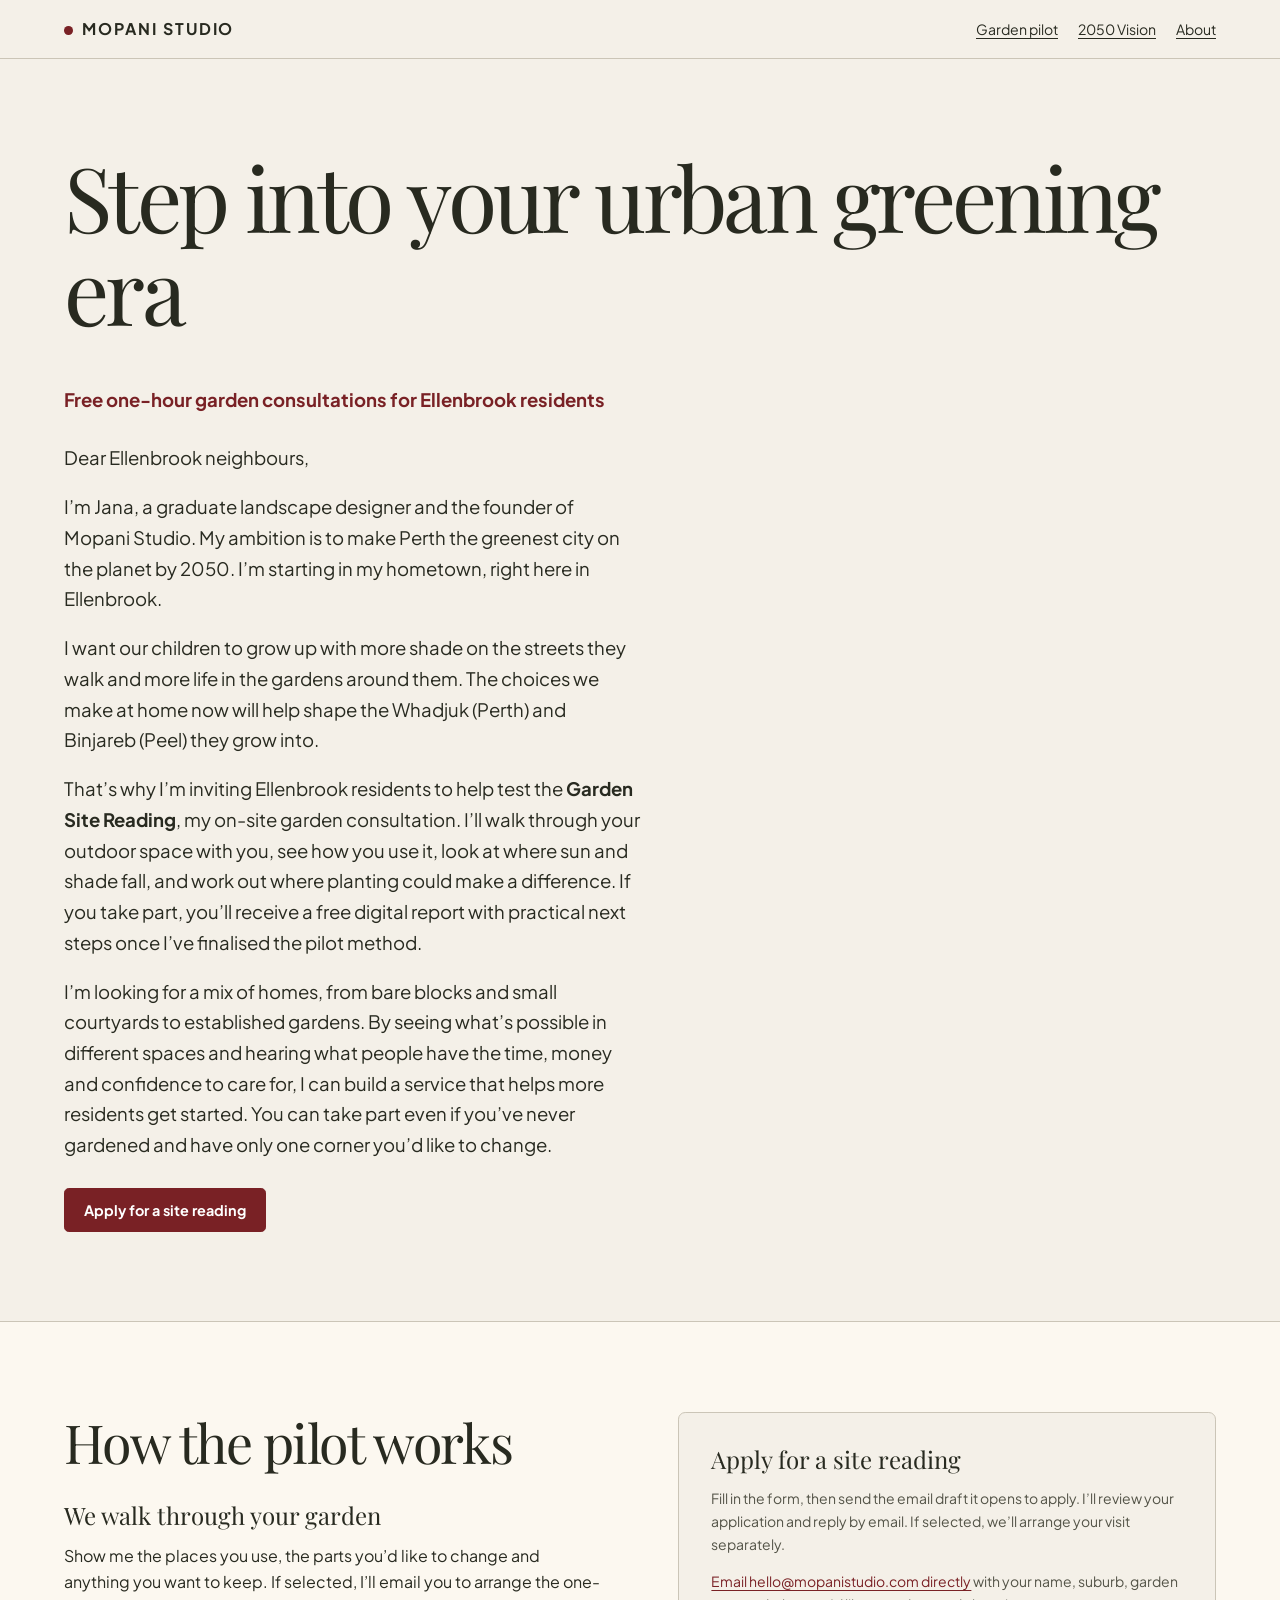
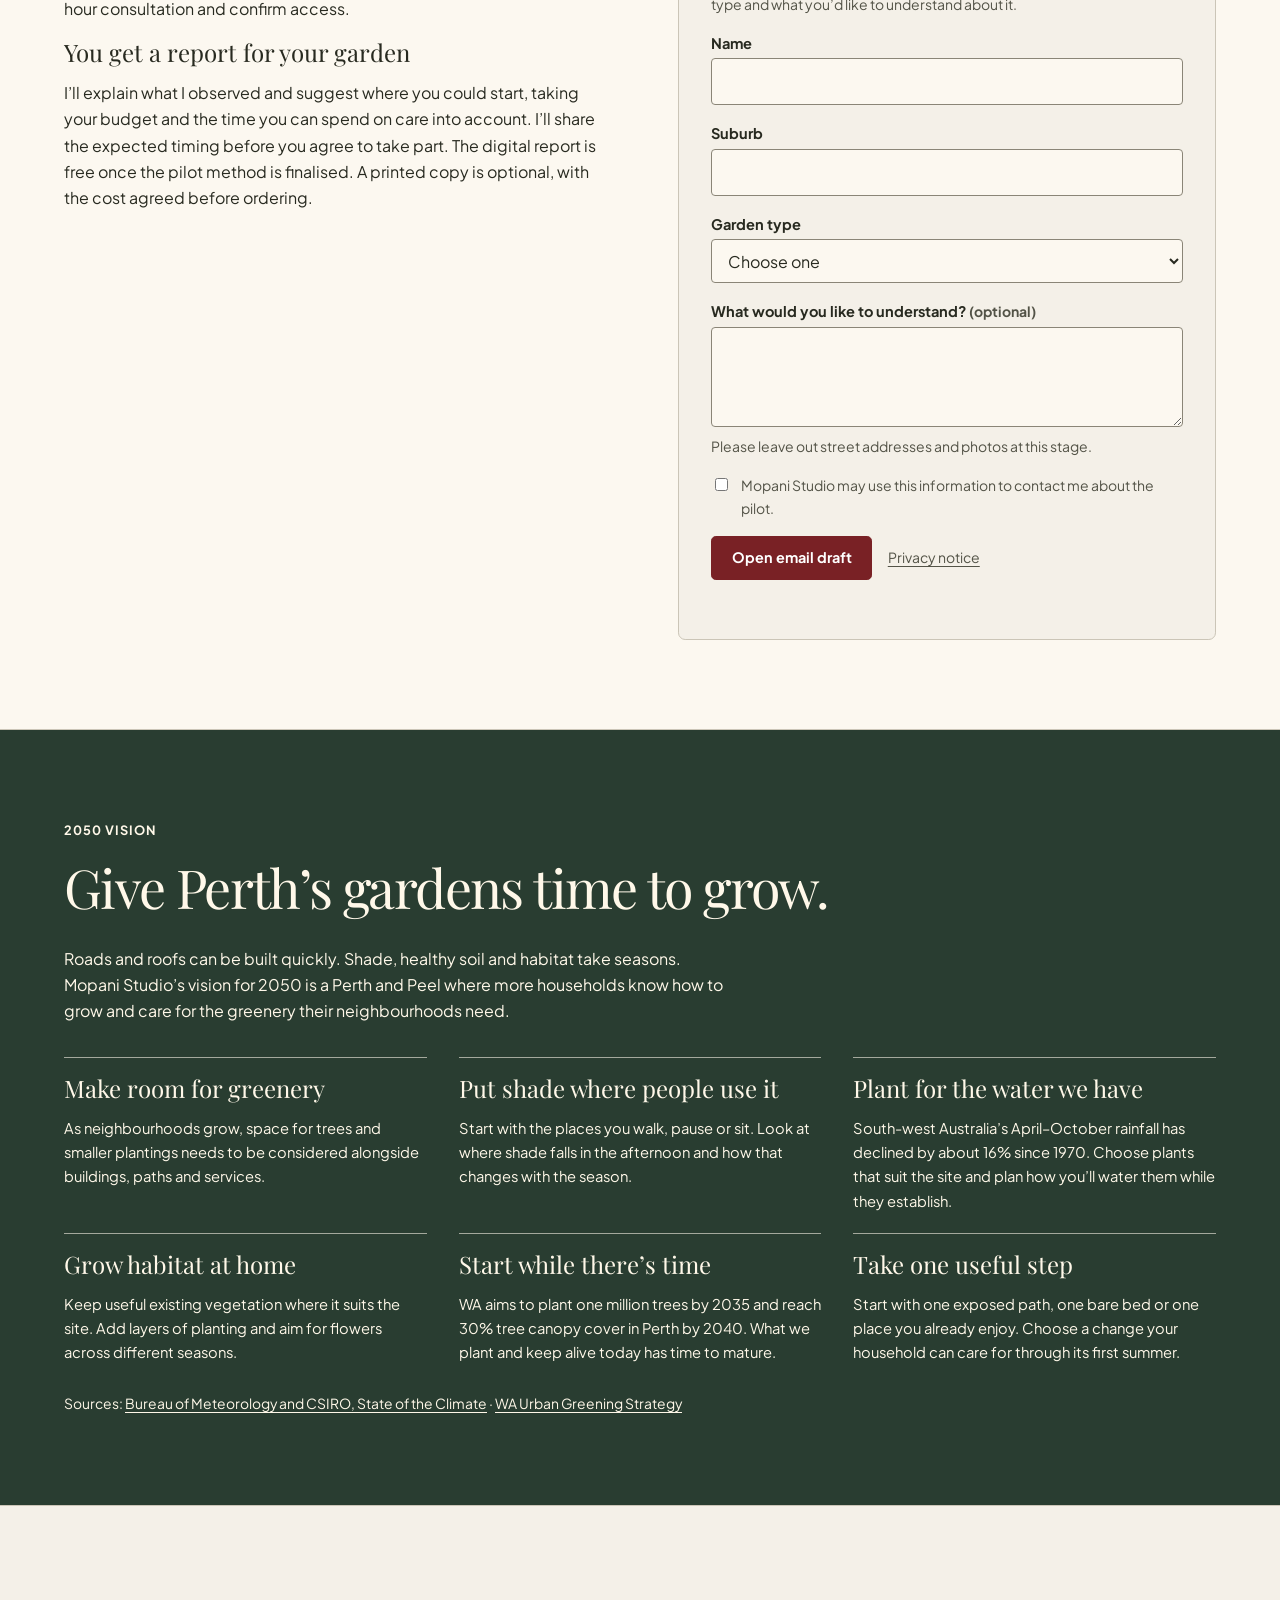
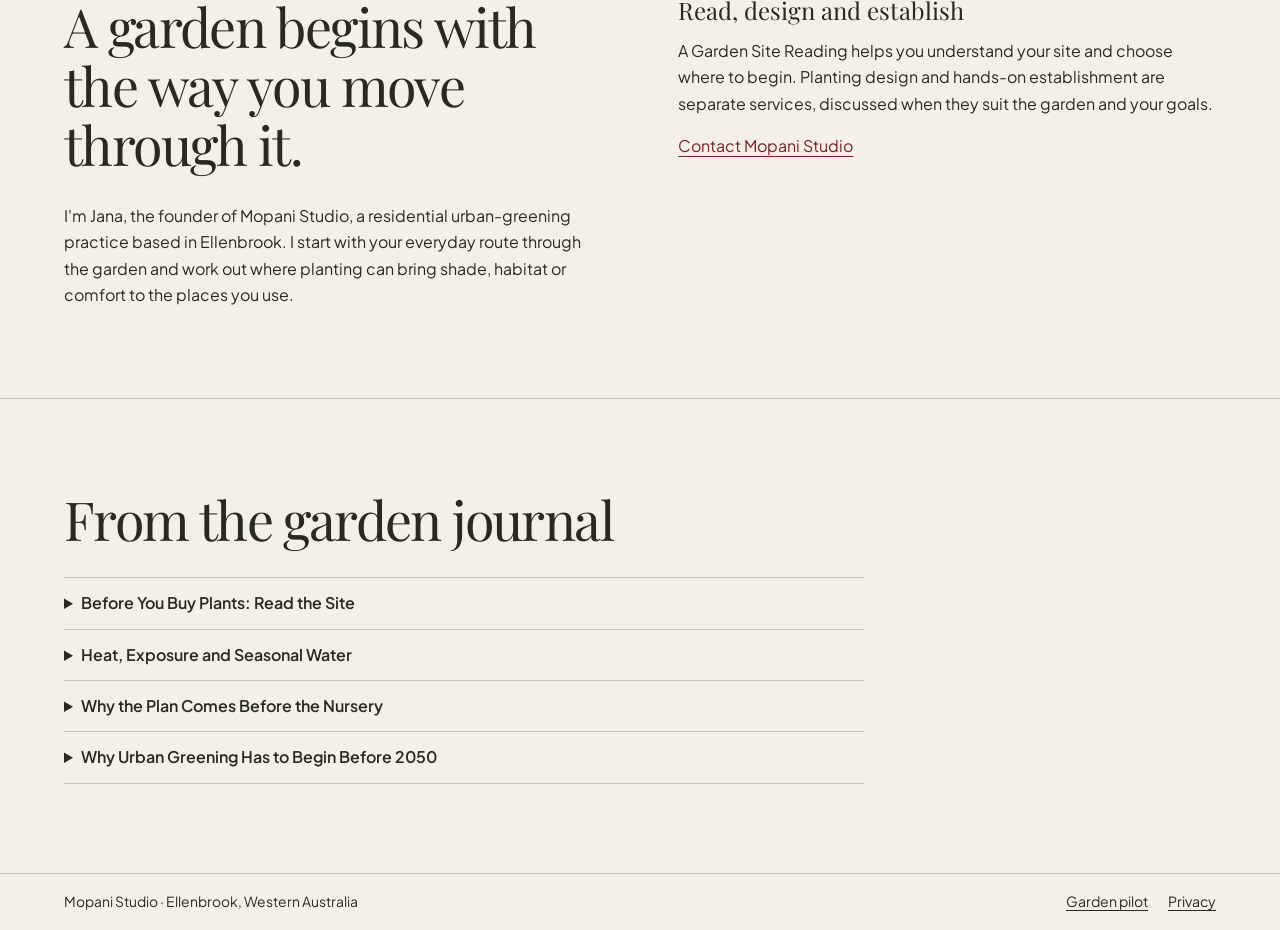
==== commit 69484023: "Prepare pilot page review: index.html" ====
--- a/index.html
+++ b/index.html
@@ -4,7 +4,7 @@
     <meta charset="utf-8">
     <meta name="viewport" content="width=device-width, initial-scale=1">
     <title>Mopani Studio | Ellenbrook Garden Site Reading Pilot</title>
-    <meta name="description" content="Mopani Studio is inviting Ellenbrook residents to help test a one-hour Garden Site Reading. Register your interest in the pilot.">
+    <meta name="description" content="Apply for a free one-hour garden consultation in Ellenbrook and help shape Mopani Studio’s Garden Site Reading.">
     <link rel="canonical" href="https://www.mopanistudio.com/">
     <meta property="og:type" content="website">
     <meta property="og:url" content="https://www.mopanistudio.com/">
@@ -29,30 +29,30 @@
         </div>
     </header>
     <main id="main-content" tabindex="-1">
-        <section class="hero" aria-labelledby="intro-title">
+        <section id="pilot" class="hero" aria-labelledby="intro-title">
             <div class="wrap">
-                <p class="eyebrow">Ellenbrook garden pilot</p>
-                <h1 id="intro-title">Read your garden<br> <em>before you plant.</em></h1>
-                <p>Mopani Studio helps households understand their outdoor spaces and find practical ways to grow more greenery. I’m inviting Ellenbrook residents to help test the first Garden Site Readings.</p>
-                <a class="button" href="#pilot">Register your interest</a>
+                <h1 id="intro-title">Step into your urban greening era</h1>
+                <p class="pilot-subheading"><strong>Free one-hour garden consultations for Ellenbrook residents</strong></p>
+                <p>Dear Ellenbrook neighbours,</p>
+                <p>I’m Jana, a graduate landscape designer and the founder of Mopani Studio. My ambition is to make Perth the greenest city on the planet by 2050. I’m starting in my hometown, right here in Ellenbrook.</p>
+                <p>I want our children to grow up with more shade on the streets they walk and more life in the gardens around them. The choices we make at home now will help shape the Whadjuk (Perth) and Binjareb (Peel) they grow into.</p>
+                <p>That’s why I’m inviting Ellenbrook residents to help test the <strong>Garden Site Reading</strong>, my on-site garden consultation. I’ll walk through your outdoor space with you, see how you use it, look at where sun and shade fall, and work out where planting could make a difference. If you take part, you’ll receive a free digital report with practical next steps once I’ve finalised the pilot method.</p>
+                <p>I’m looking for a mix of homes, from bare blocks and small courtyards to established gardens. By seeing what’s possible in different spaces and hearing what people have the time, money and confidence to care for, I can build a service that helps more residents get started. You can take part even if you’ve never gardened and have only one corner you’d like to change.</p>
+                <a class="button" href="#apply">Apply for a site reading</a>
             </div>
         </section>
-        <section id="pilot" class="section pilot" aria-labelledby="pilot-title">
+        <section id="apply" class="section pilot" aria-labelledby="pilot-title">
             <div class="wrap columns">
                 <div class="pilot-copy">
-                    <p class="eyebrow">Garden Site Reading</p>
-                    <h2 id="pilot-title">Help test it in your garden.</h2>
-                    <p>I’m looking for a mix of gardens, from newly built blocks and small courtyards to established yards. I’ll start with how you move through your garden, then look at sun, shade, existing plants and where new planting could fit.</p>
-                    <ul>
-                        <li><strong>One visit of about an hour, at no charge.</strong> If selected, we’ll agree on a time and talk through access before the visit.</li>
-                        <li><strong>A digital report for your property, at no charge.</strong> You’ll receive it once the pilot method is finalised. I’ll share the expected timing before you agree to take part.</li>
-                        <li><strong>Optional printed copy.</strong> A printed copy is available at an additional cost, agreed before ordering.</li>
-                    </ul>
-                    <p class="note">I’ll review expressions of interest and follow up by email. Registering your interest starts a conversation. Visits are arranged separately.</p>
+                    <h2 id="pilot-title">How the pilot works</h2>
+                    <h3>We walk through your garden</h3>
+                    <p>Show me the places you use, the parts you’d like to change and anything you want to keep. If selected, I’ll email you to arrange the one-hour consultation and confirm access.</p>
+                    <h3>You get a report for your garden</h3>
+                    <p>I’ll explain what I observed and suggest where you could start, taking your budget and the time you can spend on care into account. I’ll share the expected timing before you agree to take part. The digital report is free once the pilot method is finalised. A printed copy is optional, with the cost agreed before ordering.</p>
                 </div>
                 <div class="form">
-                    <h3>Register your interest</h3>
-                    <p id="email-help" class="note">Fill in the short form to open an email draft. Send the draft to complete your expression of interest.</p>
+                    <h3>Apply for a site reading</h3>
+                    <p id="email-help" class="note">Fill in the form, then send the email draft it opens to apply. I’ll review your application and reply by email. If selected, we’ll arrange your visit separately.</p>
                     <p id="email-fallback" class="note"><a href="mailto:hello@mopanistudio.com?subject=Ellenbrook%20garden%20pilot">Email hello@mopanistudio.com directly</a> with your name, suburb, garden type and what you’d like to understand about it.</p>
                     <form id="pilot-form" aria-describedby="email-help" hidden>
                         <div class="field">
@@ -99,7 +99,7 @@
             <div class="wrap">
                 <p class="eyebrow">2050 Vision</p>
                 <h2 id="vision-title">Give Perth’s gardens time to grow.</h2>
-                <p class="lead">Roads and roofs can go in quickly. Shade, healthy soil and habitat take growing seasons. Mopani Studio’s vision for 2050 is a Perth and Peel where more households know how to grow and care for the greenery their neighbourhoods need.</p>
+                <p class="lead">Roads and roofs can be built quickly. Shade, healthy soil and habitat take seasons. Mopani Studio’s vision for 2050 is a Perth and Peel where more households know how to grow and care for the greenery their neighbourhoods need.</p>
                 <div class="vision-grid">
                     <article><h3>Make room for greenery</h3><p>As neighbourhoods grow, space for trees and smaller plantings needs to be considered alongside buildings, paths and services.</p></article>
                     <article><h3>Put shade where people use it</h3><p>Start with the places you walk, pause or sit. Look at where shade falls in the afternoon and how that changes with the season.</p></article>
--- a/styles.css
+++ b/styles.css
@@ -24,15 +24,8 @@
 main:focus { outline: none; }
 section { scroll-margin-top: 1.25rem; }
 .wrap { width: min(var(--measure), calc(100% - 2.5rem)); margin-inline: auto; }
-.skip { position: absolute; top: .75rem; left: 1rem; z-index: 1; padding: .55rem .8rem; background: var(--panel); transform: translateY(-200%); }
+.skip { position: absolute; top: .75rem; left: 1rem; padding: .55rem .8rem; background: var(--panel); transform: translateY(-200%); }
 .skip:focus { transform: none; }
-.country-acknowledgement {
-    background: var(--forest);
-    color: var(--light);
-    padding-block: .65rem;
-    font-size: .8rem;
-    line-height: 1.5;
-}
 .header { border-bottom: 1px solid var(--line); }
 .header .wrap, .footer .wrap { display: flex; align-items: center; justify-content: space-between; gap: 1rem 2rem; padding-block: 1rem; }
 .brand { color: var(--ink); font-weight: 700; letter-spacing: .12em; text-transform: uppercase; text-decoration: none; }
@@ -44,6 +37,7 @@
 .hero, .section { padding-block: clamp(3rem, 7vw, 6rem); }
 .hero p { max-width: 36rem; font-size: clamp(1rem, 2.2vw, 1.16rem); }
 .eyebrow { color: var(--accent); margin-bottom: 1rem; font-size: .8rem !important; font-weight: 700; letter-spacing: .08em; text-transform: uppercase; }
+.hero .pilot-subheading { margin-bottom: 1.75rem; color: var(--accent); }
 .hero .button { margin-top: .55rem; }
 .section { border-top: 1px solid var(--line); }
 .lead { max-width: 42rem; color: var(--muted); }
@@ -69,6 +63,12 @@
 .vision-grid article { border-top: 1px solid #a4a99d; padding-top: 1rem; }
 .vision-grid p { font-size: .92rem; }
 .sources { margin-top: 1.75rem; font-size: .87rem; }
+.journal { max-width: 50rem; }
+.journal details { border-top: 1px solid var(--line); padding-block: .75rem; }
+.journal details:last-child { border-bottom: 1px solid var(--line); }
+.journal summary { cursor: pointer; font-weight: 600; }
+.journal details div { margin-top: .8rem; color: var(--muted); }
+.journal details h3 { font-size: 1.15rem; }
 .footer { border-top: 1px solid var(--line); font-size: .87rem; }
 .legacy { padding-block: clamp(3rem, 8vw, 7rem); }
 .legacy h1 { font-size: clamp(2.7rem, 6vw, 4.8rem); }
@@ -84,31 +84,3 @@
 .policy { max-width: 48rem; }
 .policy h2 { font-size: clamp(1.45rem, 3vw, 2rem); margin-top: 1.55em; }
 .policy li + li { margin-top: .35rem; }
-.journal-grid, .action-grid { display: grid; grid-template-columns: repeat(2, minmax(0, 1fr)); gap: 1rem 2rem; }
-.journal-grid article { border-top: 1px solid var(--line); padding-top: 1rem; }
-.journal-grid a { color: var(--ink); }
-.journal-grid p { color: var(--muted); }
-.resources { background: var(--panel); }
-.action-grid { grid-template-columns: repeat(3, minmax(0, 1fr)); list-style: none; margin: 1rem 0; padding: 0; }
-.action-grid li { padding: .9rem 1rem; border-top: .22rem solid var(--accent); background: var(--paper); }
-.action-grid strong, .action-grid span { display: block; }
-.action-grid span { font-size: .92rem; margin-top: .35rem; }
-.resource-links { display: flex; flex-wrap: wrap; gap: .4rem 1.3rem; list-style: none; padding: 0; font-size: .88rem; }
-.journal-article { max-width: 50rem; margin-inline: auto; padding-block: clamp(2.75rem, 6vw, 5rem); }
-.article-heading { padding-bottom: 1.25rem; border-bottom: 1px solid var(--line); margin-bottom: 2rem; }
-.article-heading h1 { font-size: clamp(2.65rem, 6vw, 4.75rem); }
-.article-heading .lead { font-size: 1.15rem; }
-.article-body { max-width: 43rem; }
-.article-body h2 { font-size: clamp(1.7rem, 3.6vw, 2.45rem); margin-top: 1.55em; }
-.article-body p { font-size: 1.04rem; line-height: 1.78; }
-.article-footer { border-top: 1px solid var(--line); margin-top: 2.75rem; padding-top: 1rem; display: flex; gap: .65rem 1.4rem; flex-wrap: wrap; }
-.climate-gallery { display: grid; grid-template-columns: repeat(2,minmax(0,1fr)); gap: 1.2rem; margin: 1.75rem 0; align-items: start; }
-.climate-gallery figure { margin: 0; }
-.climate-gallery img { display: block; width: 100%; aspect-ratio: 3 / 2; object-fit: contain; background: #e6e1d5; }
-.climate-gallery figcaption { margin-top: .45rem; color: var(--muted); font-size: .8rem; }
-@media (max-width: 39rem) {
-    .journal-grid, .action-grid { grid-template-columns: 1fr; }
-}
-@media (max-width: 27rem) {
-    .climate-gallery { grid-template-columns: 1fr; }
-}
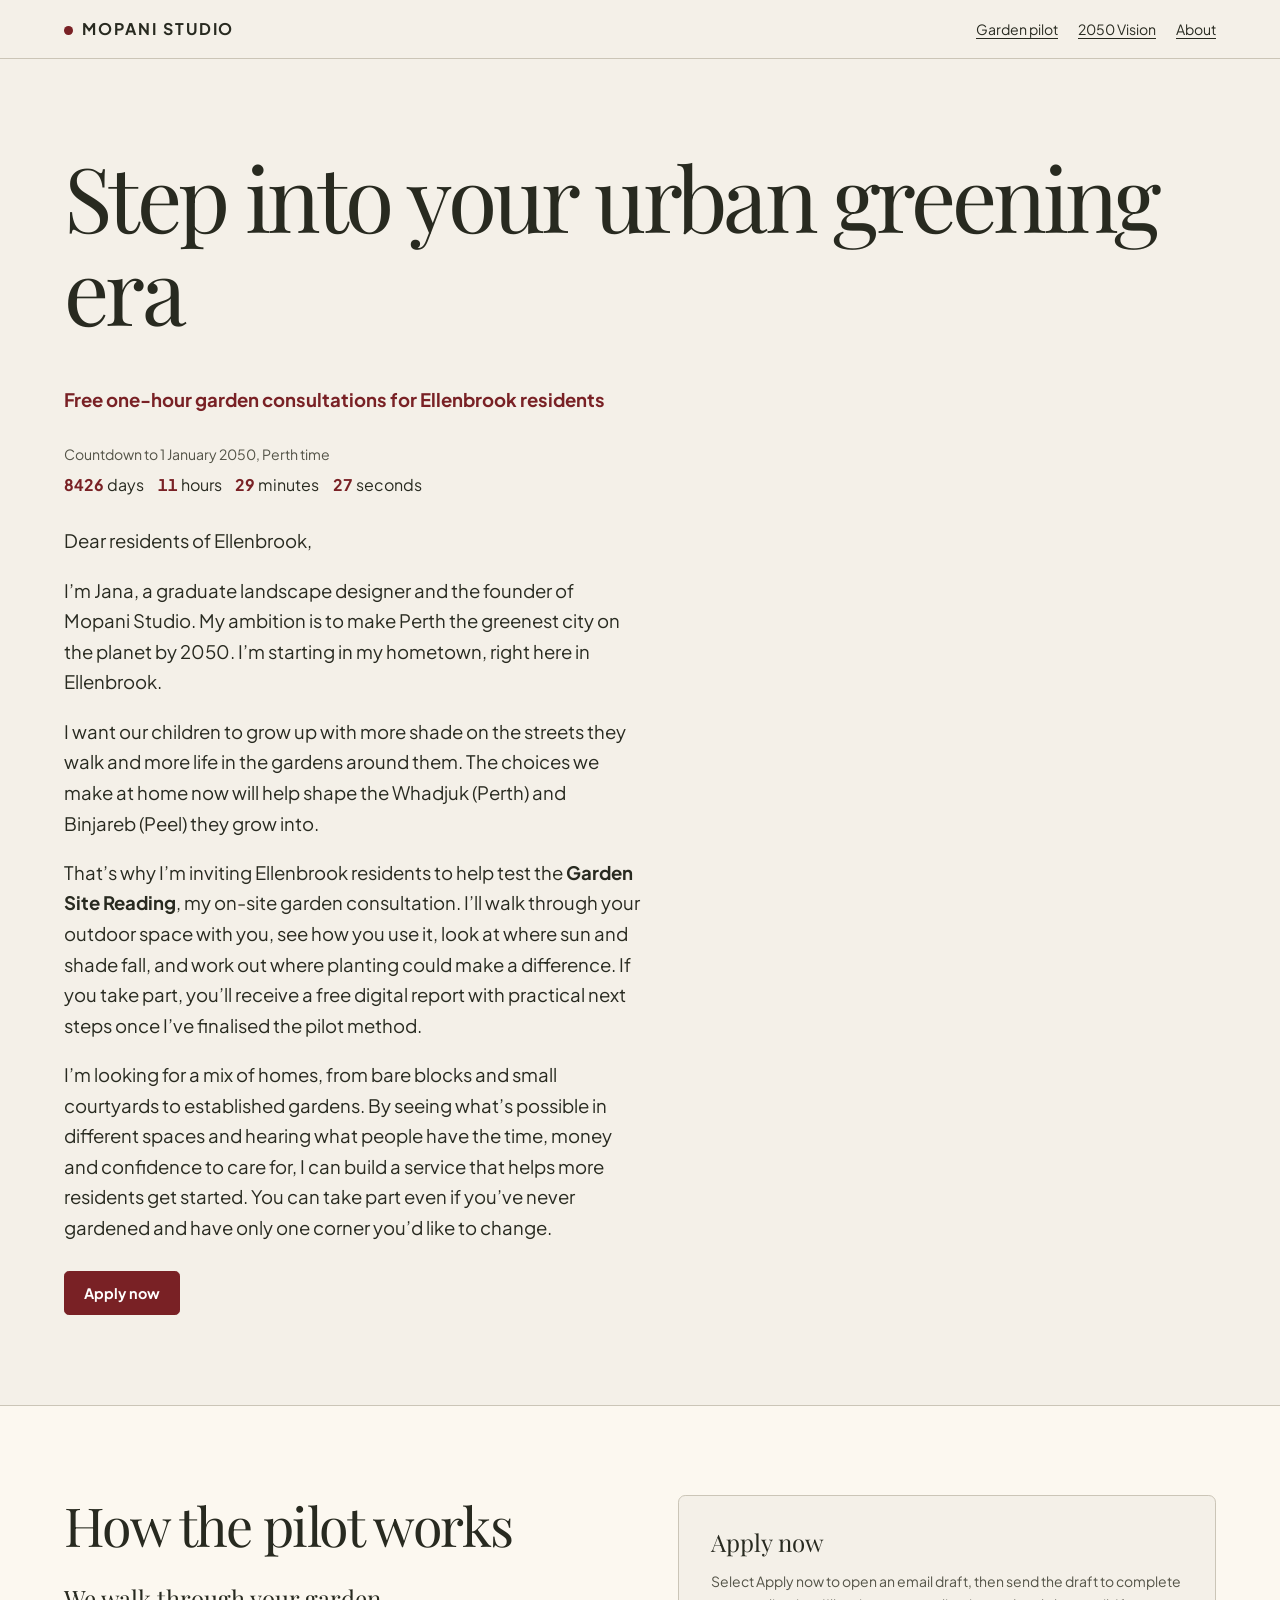
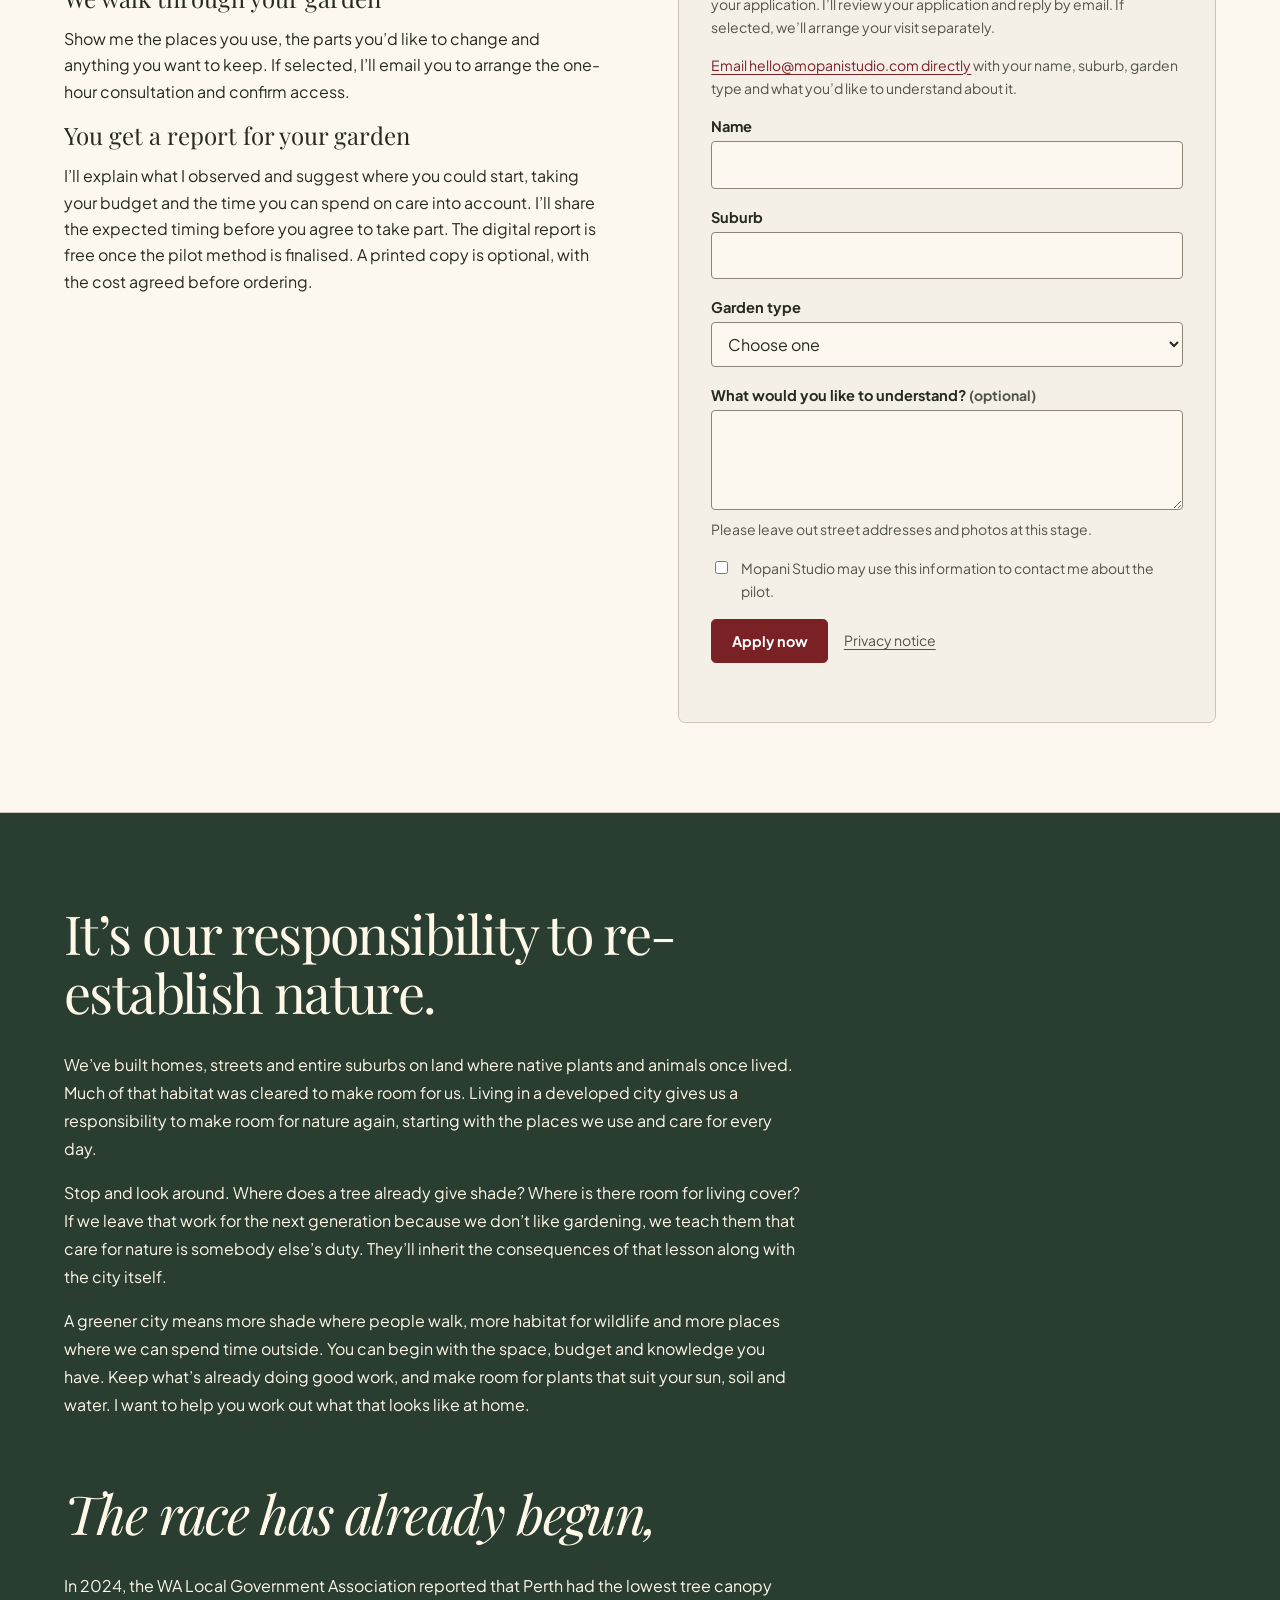
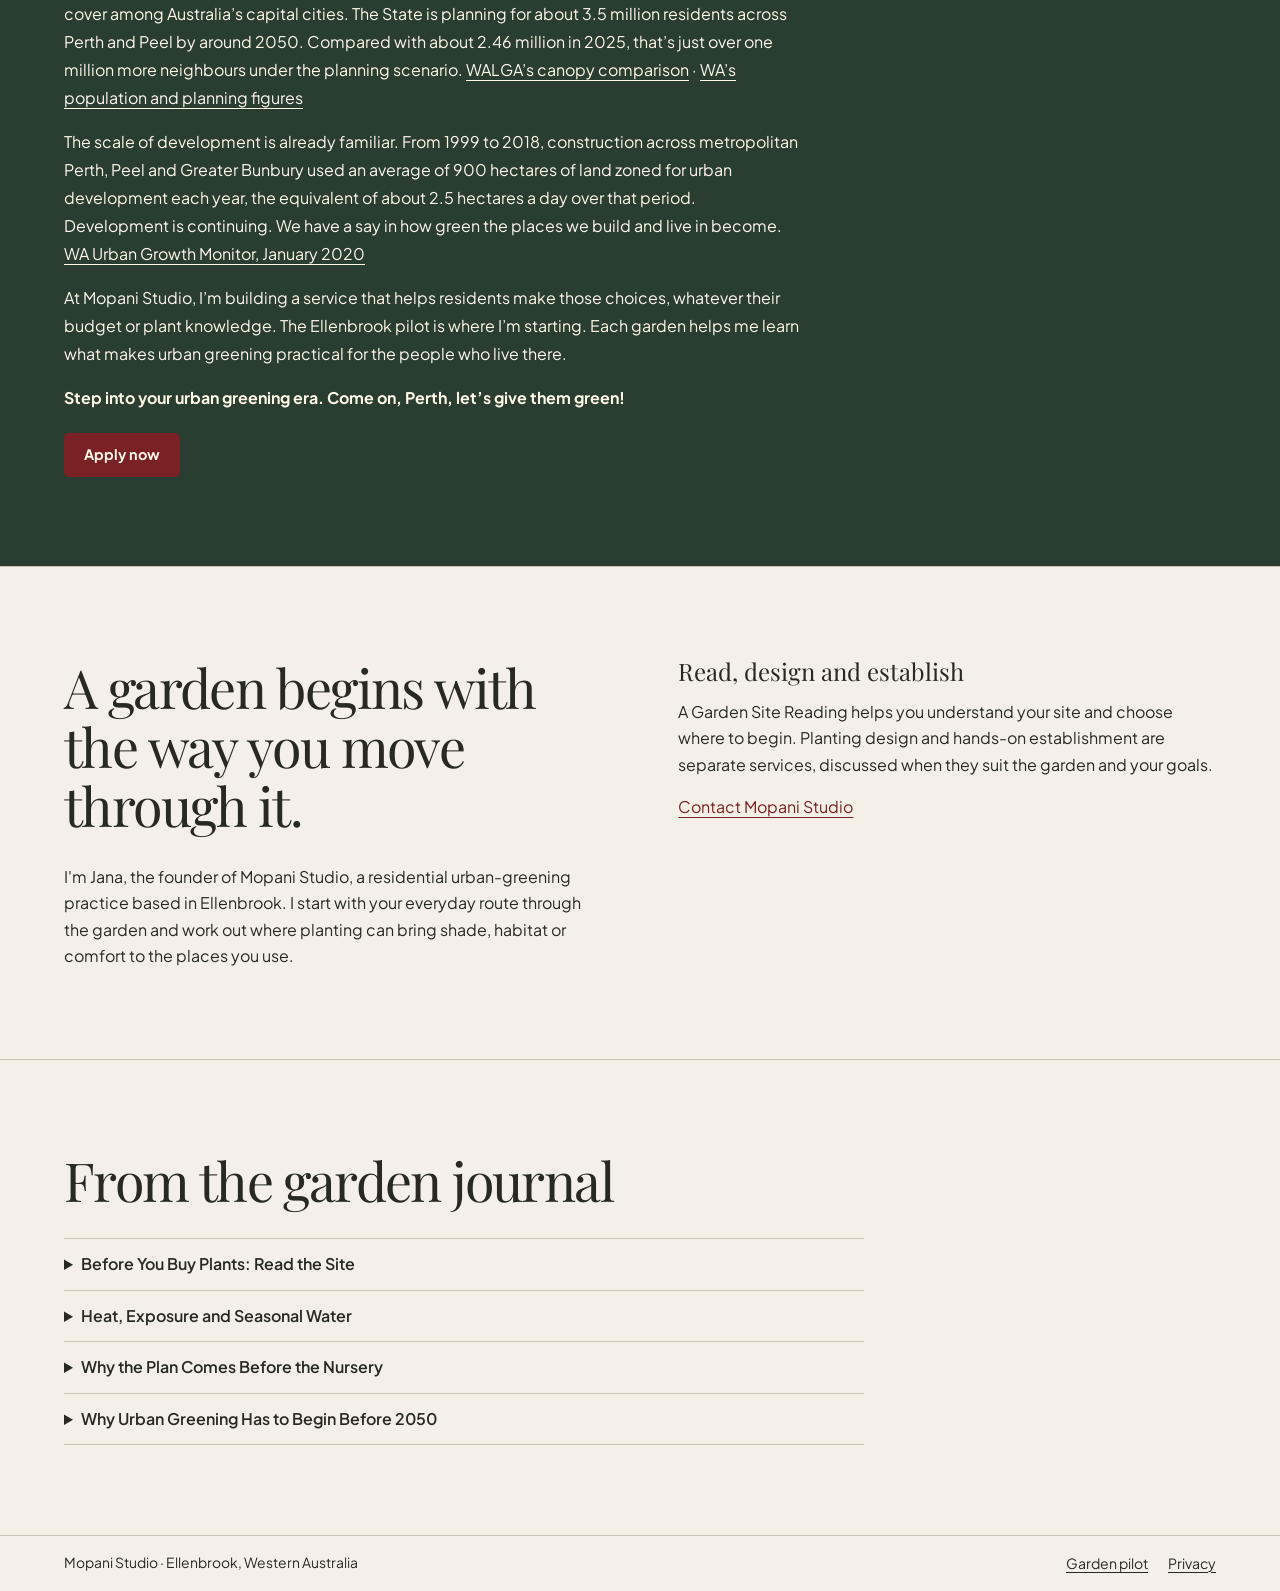
==== commit 146a27c5: "Publish Ellenbrook pilot update: index.html" ====
--- a/index.html
+++ b/index.html
@@ -33,12 +33,21 @@
             <div class="wrap">
                 <h1 id="intro-title">Step into your urban greening era</h1>
                 <p class="pilot-subheading"><strong>Free one-hour garden consultations for Ellenbrook residents</strong></p>
-                <p>Dear Ellenbrook neighbours,</p>
+                <div class="countdown">
+                    <p>Countdown to <time datetime="2050-01-01T00:00:00+08:00">1 January 2050, Perth time</time></p>
+                    <div class="countdown-values" id="countdown" aria-hidden="true" hidden>
+                        <span><strong id="countdown-days">0</strong> days</span>
+                        <span><strong id="countdown-hours">00</strong> hours</span>
+                        <span><strong id="countdown-minutes">00</strong> minutes</span>
+                        <span><strong id="countdown-seconds">00</strong> seconds</span>
+                    </div>
+                </div>
+                <p>Dear residents of Ellenbrook,</p>
                 <p>I’m Jana, a graduate landscape designer and the founder of Mopani Studio. My ambition is to make Perth the greenest city on the planet by 2050. I’m starting in my hometown, right here in Ellenbrook.</p>
                 <p>I want our children to grow up with more shade on the streets they walk and more life in the gardens around them. The choices we make at home now will help shape the Whadjuk (Perth) and Binjareb (Peel) they grow into.</p>
                 <p>That’s why I’m inviting Ellenbrook residents to help test the <strong>Garden Site Reading</strong>, my on-site garden consultation. I’ll walk through your outdoor space with you, see how you use it, look at where sun and shade fall, and work out where planting could make a difference. If you take part, you’ll receive a free digital report with practical next steps once I’ve finalised the pilot method.</p>
                 <p>I’m looking for a mix of homes, from bare blocks and small courtyards to established gardens. By seeing what’s possible in different spaces and hearing what people have the time, money and confidence to care for, I can build a service that helps more residents get started. You can take part even if you’ve never gardened and have only one corner you’d like to change.</p>
-                <a class="button" href="#apply">Apply for a site reading</a>
+                <a class="button" href="#apply">Apply now</a>
             </div>
         </section>
         <section id="apply" class="section pilot" aria-labelledby="pilot-title">
@@ -51,8 +60,8 @@
                     <p>I’ll explain what I observed and suggest where you could start, taking your budget and the time you can spend on care into account. I’ll share the expected timing before you agree to take part. The digital report is free once the pilot method is finalised. A printed copy is optional, with the cost agreed before ordering.</p>
                 </div>
                 <div class="form">
-                    <h3>Apply for a site reading</h3>
-                    <p id="email-help" class="note">Fill in the form, then send the email draft it opens to apply. I’ll review your application and reply by email. If selected, we’ll arrange your visit separately.</p>
+                    <h3>Apply now</h3>
+                    <p id="email-help" class="note">Select Apply now to open an email draft, then send the draft to complete your application. I’ll review your application and reply by email. If selected, we’ll arrange your visit separately.</p>
                     <p id="email-fallback" class="note"><a href="mailto:hello@mopanistudio.com?subject=Ellenbrook%20garden%20pilot">Email hello@mopanistudio.com directly</a> with your name, suburb, garden type and what you’d like to understand about it.</p>
                     <form id="pilot-form" aria-describedby="email-help" hidden>
                         <div class="field">
@@ -83,7 +92,7 @@
                             <label class="note" for="pilot-contact">Mopani Studio may use this information to contact me about the pilot.</label>
                         </div>
                         <div class="actions">
-                            <button type="submit" class="button">Open email draft</button>
+                            <button type="submit" class="button">Apply now</button>
                             <a class="note" href="privacy.html">Privacy notice</a>
                         </div>
                         <p class="form-feedback note" id="draft-status" role="status"></p>
@@ -97,18 +106,18 @@
         </section>
         <section id="vision" class="section vision" aria-labelledby="vision-title">
             <div class="wrap">
-                <p class="eyebrow">2050 Vision</p>
-                <h2 id="vision-title">Give Perth’s gardens time to grow.</h2>
-                <p class="lead">Roads and roofs can be built quickly. Shade, healthy soil and habitat take seasons. Mopani Studio’s vision for 2050 is a Perth and Peel where more households know how to grow and care for the greenery their neighbourhoods need.</p>
-                <div class="vision-grid">
-                    <article><h3>Make room for greenery</h3><p>As neighbourhoods grow, space for trees and smaller plantings needs to be considered alongside buildings, paths and services.</p></article>
-                    <article><h3>Put shade where people use it</h3><p>Start with the places you walk, pause or sit. Look at where shade falls in the afternoon and how that changes with the season.</p></article>
-                    <article><h3>Plant for the water we have</h3><p>South-west Australia’s April–October rainfall has declined by about 16% since 1970. Choose plants that suit the site and plan how you’ll water them while they establish.</p></article>
-                    <article><h3>Grow habitat at home</h3><p>Keep useful existing vegetation where it suits the site. Add layers of planting and aim for flowers across different seasons.</p></article>
-                    <article><h3>Start while there’s time</h3><p>WA aims to plant one million trees by 2035 and reach 30% tree canopy cover in Perth by 2040. What we plant and keep alive today has time to mature.</p></article>
-                    <article><h3>Take one useful step</h3><p>Start with one exposed path, one bare bed or one place you already enjoy. Choose a change your household can care for through its first summer.</p></article>
-                </div>
-                <p class="sources">Sources: <a href="https://www.csiro.au/en/research/environmental-impacts/climate-change/state-of-the-climate/australias-changing-climate">Bureau of Meteorology and CSIRO, State of the Climate</a> · <a href="https://www.wa.gov.au/organisation/department-of-planning-lands-and-heritage/urban-greening-strategy">WA Urban Greening Strategy</a></p>
+                <article class="vision-essay">
+                    <h2 id="vision-title">It’s our responsibility to re-establish nature.</h2>
+                    <p>We’ve built homes, streets and entire suburbs on land where native plants and animals once lived. Much of that habitat was cleared to make room for us. Living in a developed city gives us a responsibility to make room for nature again, starting with the places we use and care for every day.</p>
+                    <p>Stop and look around. Where does a tree already give shade? Where is there room for living cover? If we leave that work for the next generation because we don’t like gardening, we teach them that care for nature is somebody else’s duty. They’ll inherit the consequences of that lesson along with the city itself.</p>
+                    <p>A greener city means more shade where people walk, more habitat for wildlife and more places where we can spend time outside. You can begin with the space, budget and knowledge you have. Keep what’s already doing good work, and make room for plants that suit your sun, soil and water. I want to help you work out what that looks like at home.</p>
+                    <h2><em>The race has already begun,</em></h2>
+                    <p>In 2024, the WA Local Government Association reported that Perth had the lowest tree canopy cover among Australia’s capital cities. The State is planning for about 3.5 million residents across Perth and Peel by around 2050. Compared with about 2.46 million in 2025, that’s just over one million more neighbours under the planning scenario. <a href="https://walga.asn.au/media-and-resources/media-releases/local-governments-taking-the-lead-to-protect-mature-trees-on-private-land">WALGA’s canopy comparison</a> · <a href="https://www.wa.gov.au/government/document-collections/perth-and-peel35million-health-check">WA’s population and planning figures</a></p>
+                    <p>The scale of development is already familiar. From 1999 to 2018, construction across metropolitan Perth, Peel and Greater Bunbury used an average of 900 hectares of land zoned for urban development each year, the equivalent of about 2.5 hectares a day over that period. Development is continuing. We have a say in how green the places we build and live in become. <a href="https://www.wa.gov.au/system/files/2021-07/LSD-Urban-Growth-Monitor-11-report.pdf">WA Urban Growth Monitor, January 2020</a></p>
+                    <p>At Mopani Studio, I’m building a service that helps residents make those choices, whatever their budget or plant knowledge. The Ellenbrook pilot is where I’m starting. Each garden helps me learn what makes urban greening practical for the people who live there.</p>
+                    <p><strong>Step into your urban greening era. Come on, Perth, let’s give them green!</strong></p>
+                    <a class="button" href="#apply">Apply now</a>
+                </article>
             </div>
         </section>
         <section id="about" class="section" aria-labelledby="about-title">
--- a/styles.css
+++ b/styles.css
@@ -84,3 +84,12 @@
 .policy { max-width: 48rem; }
 .policy h2 { font-size: clamp(1.45rem, 3vw, 2rem); margin-top: 1.55em; }
 .policy li + li { margin-top: .35rem; }
+
+.countdown { margin-bottom: 1.75rem; }
+.hero .countdown p { margin-bottom: .35rem; font-size: .88rem; color: var(--muted); }
+.countdown-values { display: flex; flex-wrap: wrap; gap: .2rem .85rem; font-variant-numeric: tabular-nums; }
+.countdown-values strong { color: var(--accent); }
+.vision-essay { max-width: 46rem; }
+.vision-essay p { line-height: 1.75; }
+.vision-essay h2:not(:first-child) { margin-top: 1.2em; }
+.vision .button { margin-top: .3rem; }
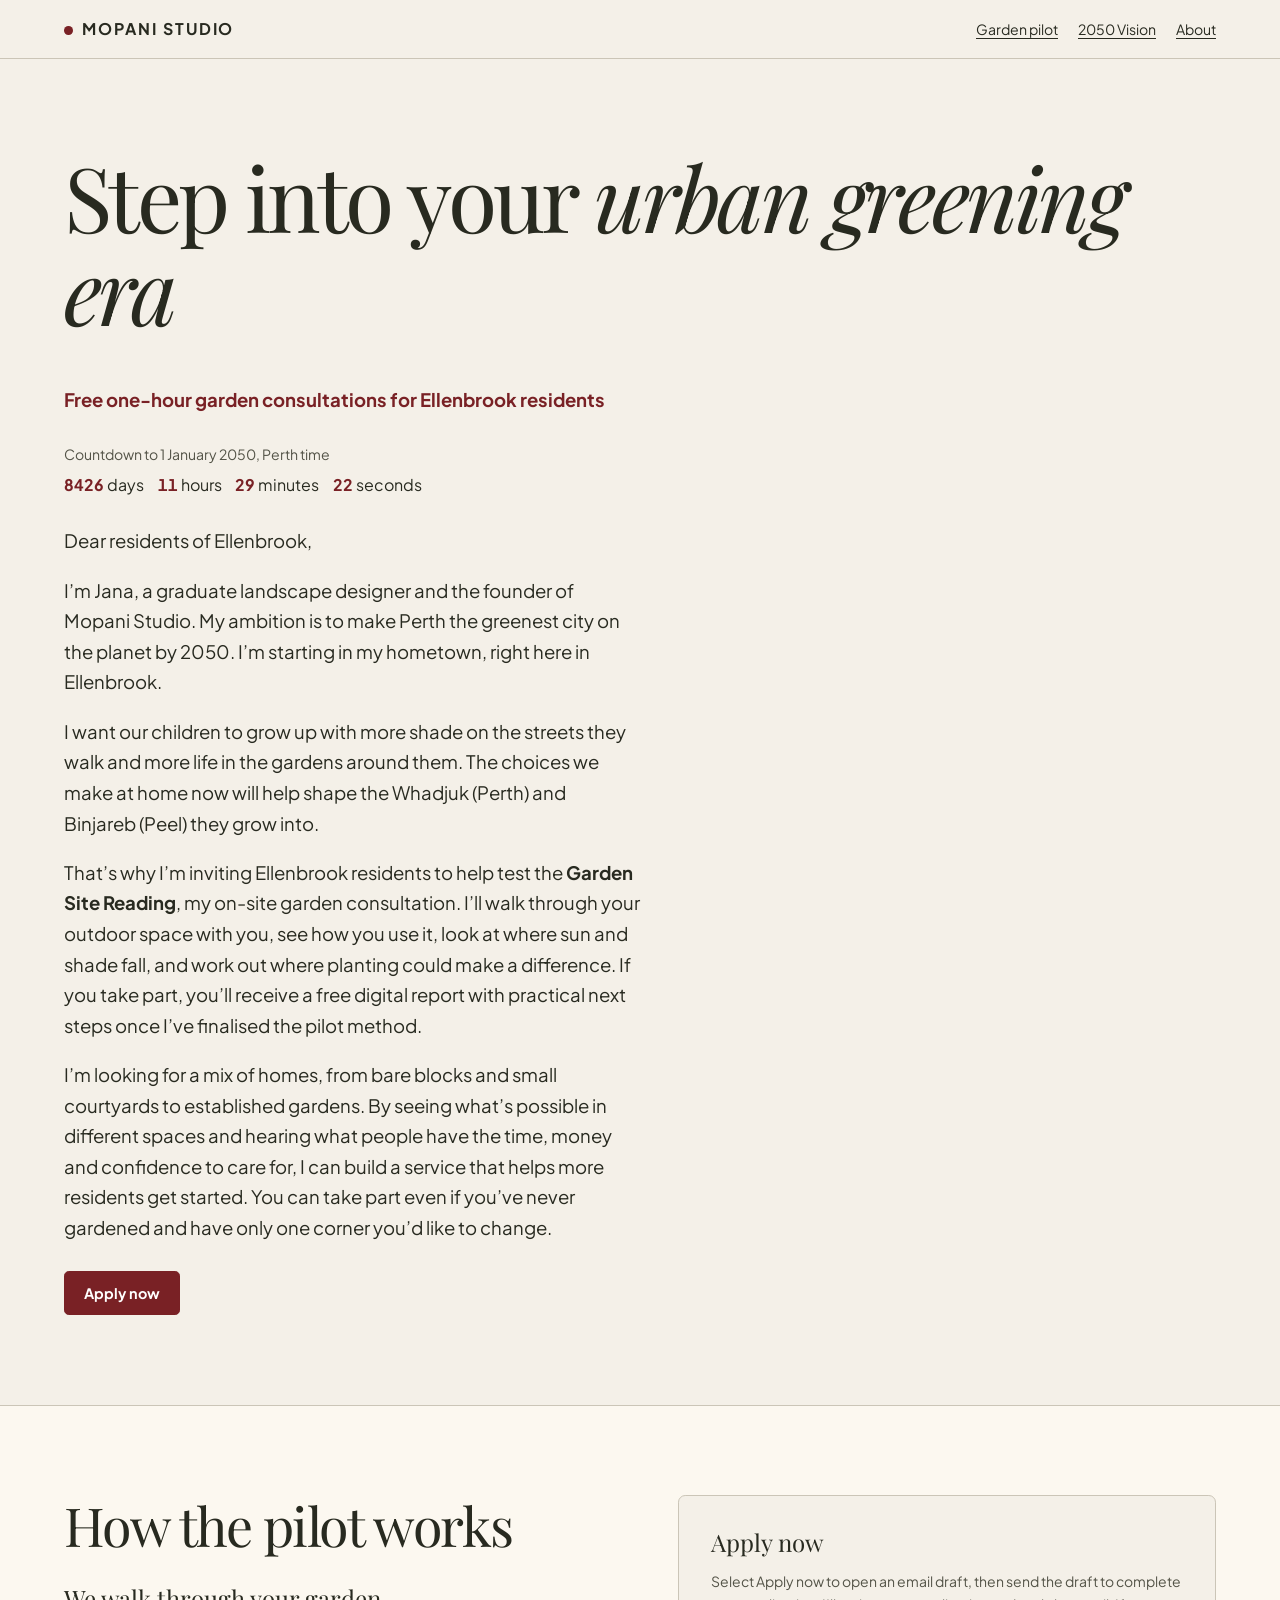
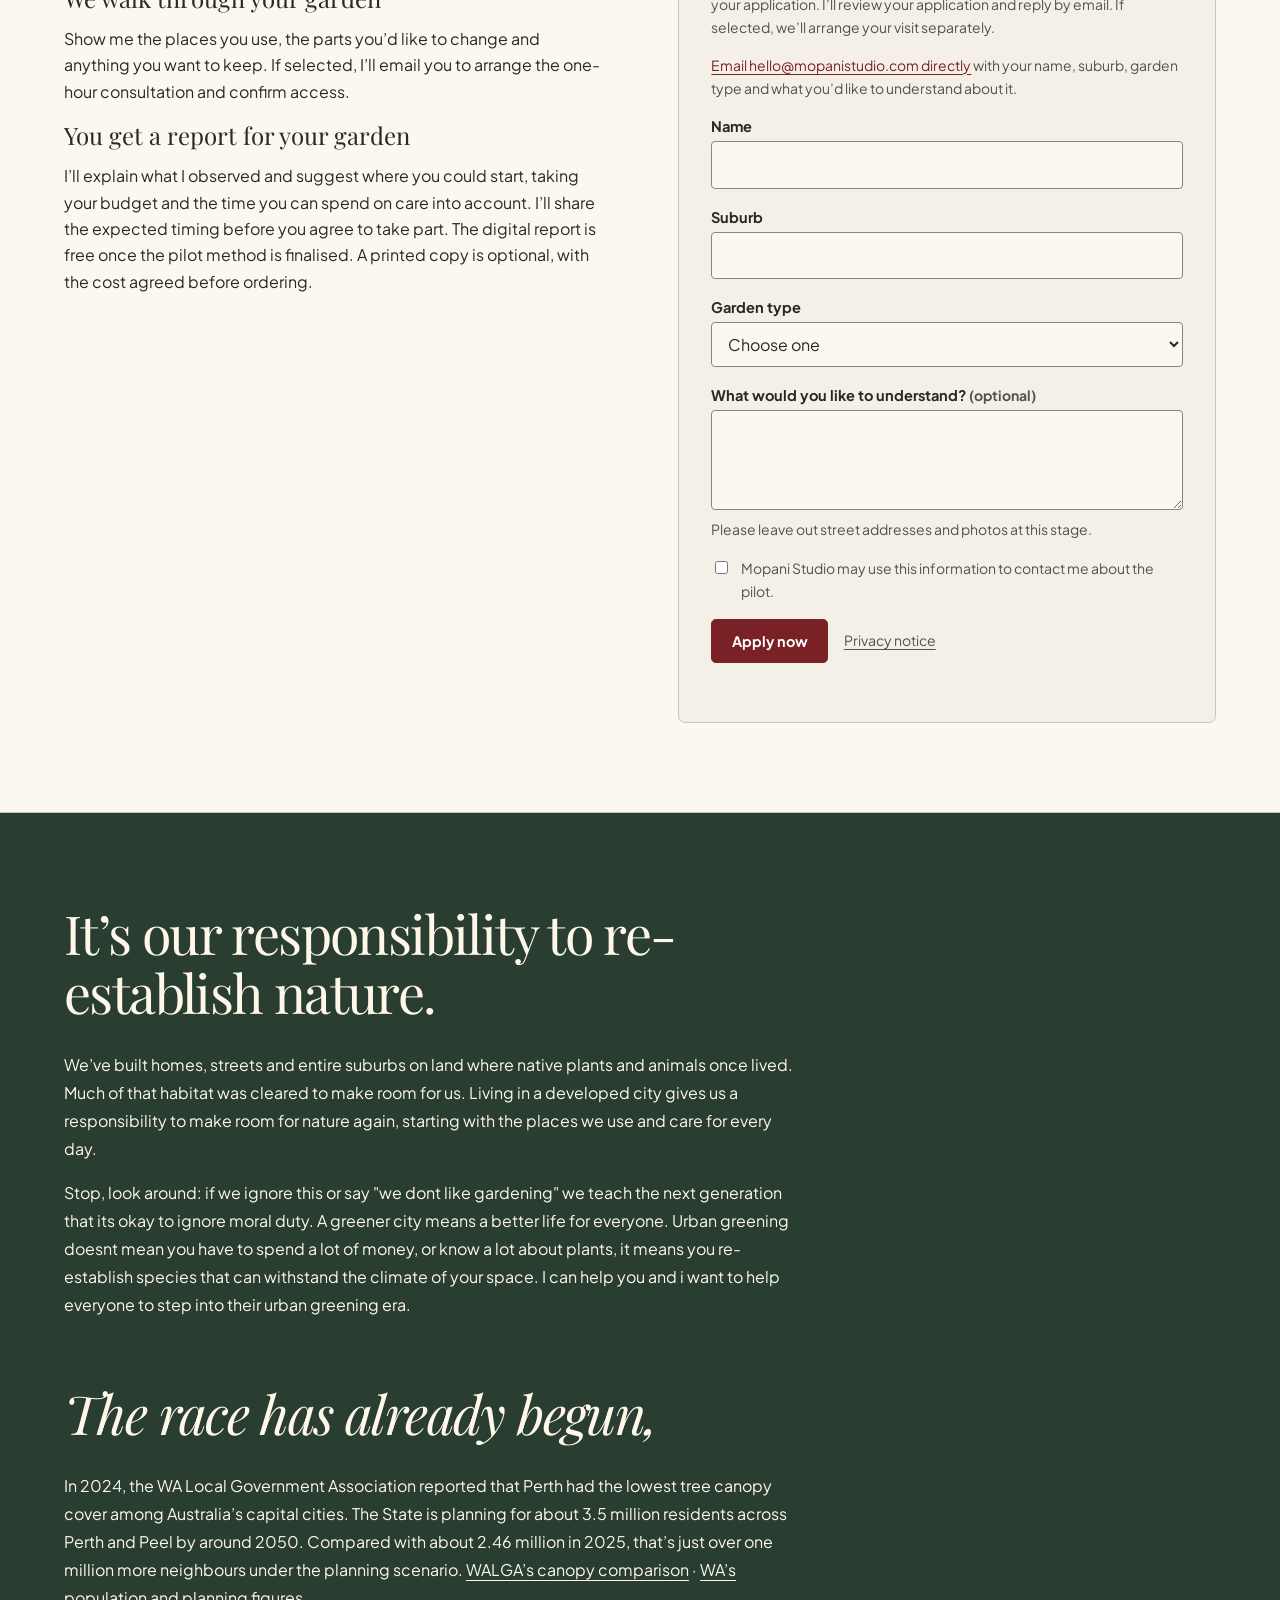
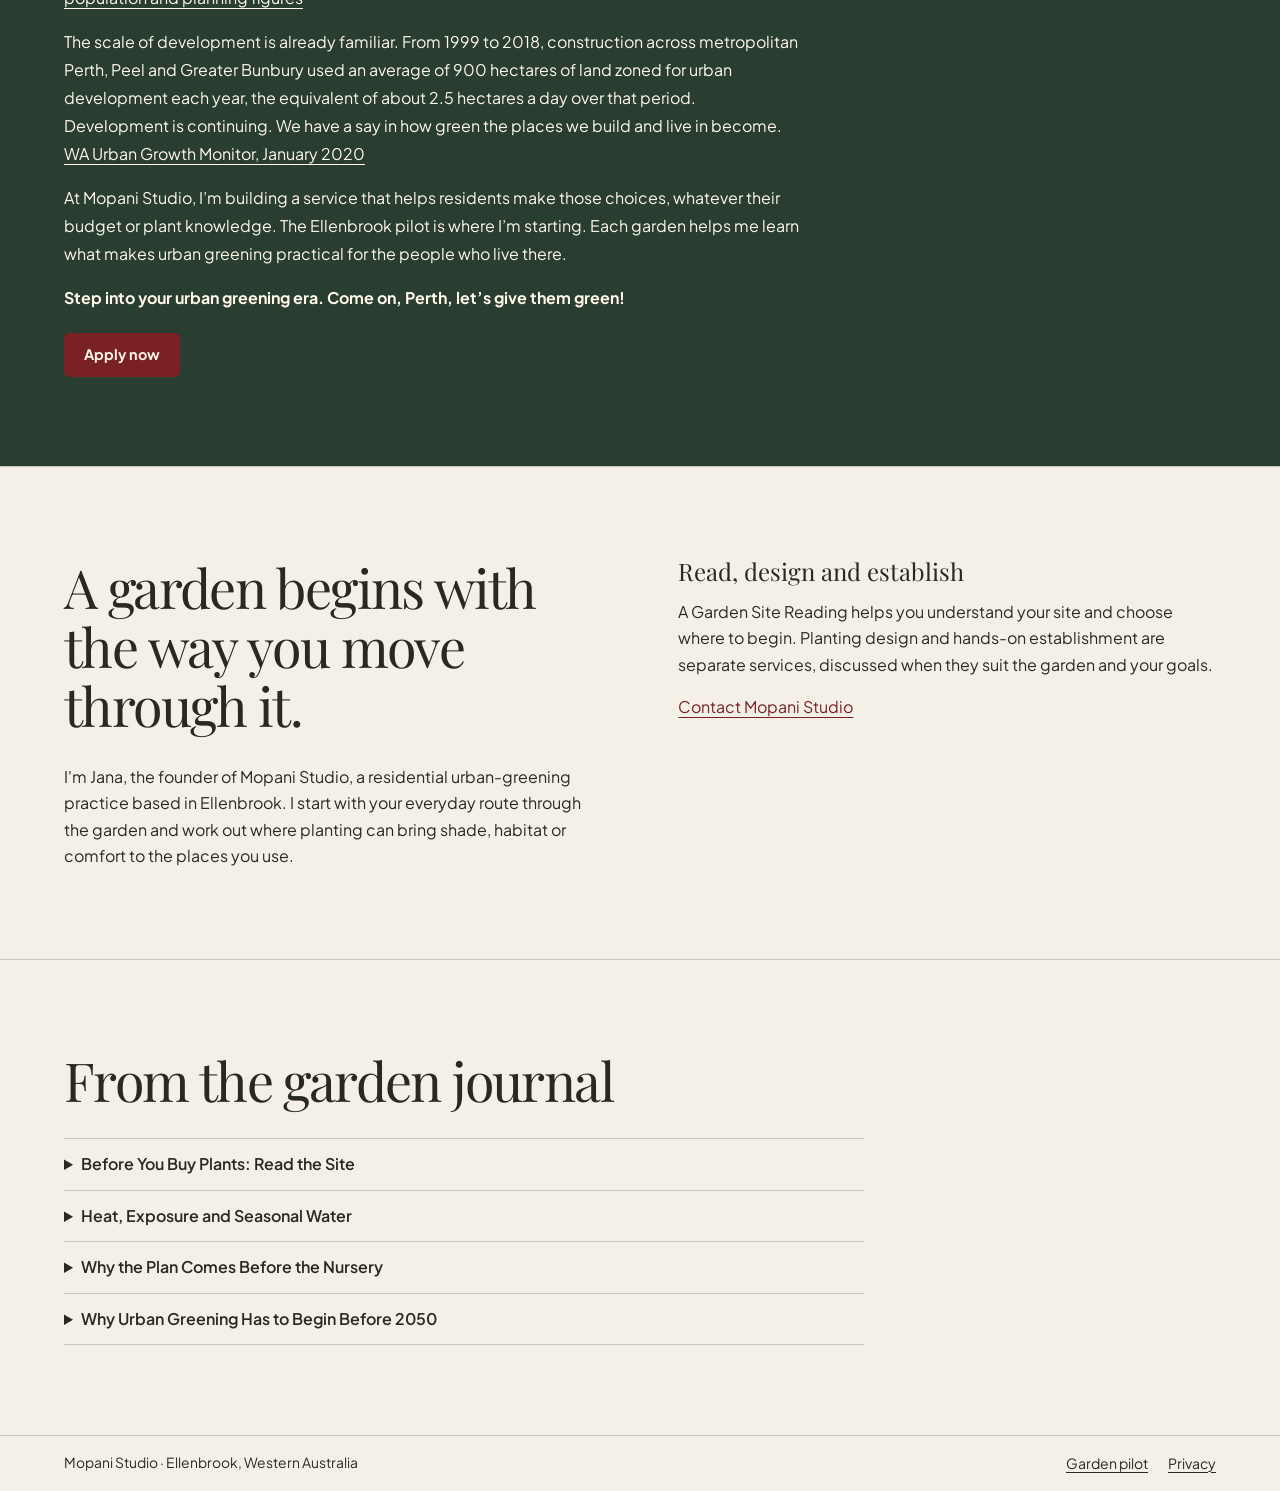
==== commit 552bc2fb: "Restore Jana’s pilot essay wording and headline emphasis" ====
--- a/index.html
+++ b/index.html
@@ -31,7 +31,7 @@
     <main id="main-content" tabindex="-1">
         <section id="pilot" class="hero" aria-labelledby="intro-title">
             <div class="wrap">
-                <h1 id="intro-title">Step into your urban greening era</h1>
+                <h1 id="intro-title">Step into your <em>urban greening era</em></h1>
                 <p class="pilot-subheading"><strong>Free one-hour garden consultations for Ellenbrook residents</strong></p>
                 <div class="countdown">
                     <p>Countdown to <time datetime="2050-01-01T00:00:00+08:00">1 January 2050, Perth time</time></p>
@@ -109,8 +109,7 @@
                 <article class="vision-essay">
                     <h2 id="vision-title">It’s our responsibility to re-establish nature.</h2>
                     <p>We’ve built homes, streets and entire suburbs on land where native plants and animals once lived. Much of that habitat was cleared to make room for us. Living in a developed city gives us a responsibility to make room for nature again, starting with the places we use and care for every day.</p>
-                    <p>Stop and look around. Where does a tree already give shade? Where is there room for living cover? If we leave that work for the next generation because we don’t like gardening, we teach them that care for nature is somebody else’s duty. They’ll inherit the consequences of that lesson along with the city itself.</p>
-                    <p>A greener city means more shade where people walk, more habitat for wildlife and more places where we can spend time outside. You can begin with the space, budget and knowledge you have. Keep what’s already doing good work, and make room for plants that suit your sun, soil and water. I want to help you work out what that looks like at home.</p>
+                    <p>Stop, look around: if we ignore this or say "we dont like gardening" we teach the next generation that its okay to ignore moral duty. A greener city means a better life for everyone. Urban greening doesnt mean you have to spend a lot of money, or know a lot about plants, it means you re-establish species that can withstand the climate of your space. I can help you and i want to help everyone to step into their urban greening era.</p>
                     <h2><em>The race has already begun,</em></h2>
                     <p>In 2024, the WA Local Government Association reported that Perth had the lowest tree canopy cover among Australia’s capital cities. The State is planning for about 3.5 million residents across Perth and Peel by around 2050. Compared with about 2.46 million in 2025, that’s just over one million more neighbours under the planning scenario. <a href="https://walga.asn.au/media-and-resources/media-releases/local-governments-taking-the-lead-to-protect-mature-trees-on-private-land">WALGA’s canopy comparison</a> · <a href="https://www.wa.gov.au/government/document-collections/perth-and-peel35million-health-check">WA’s population and planning figures</a></p>
                     <p>The scale of development is already familiar. From 1999 to 2018, construction across metropolitan Perth, Peel and Greater Bunbury used an average of 900 hectares of land zoned for urban development each year, the equivalent of about 2.5 hectares a day over that period. Development is continuing. We have a say in how green the places we build and live in become. <a href="https://www.wa.gov.au/system/files/2021-07/LSD-Urban-Growth-Monitor-11-report.pdf">WA Urban Growth Monitor, January 2020</a></p>
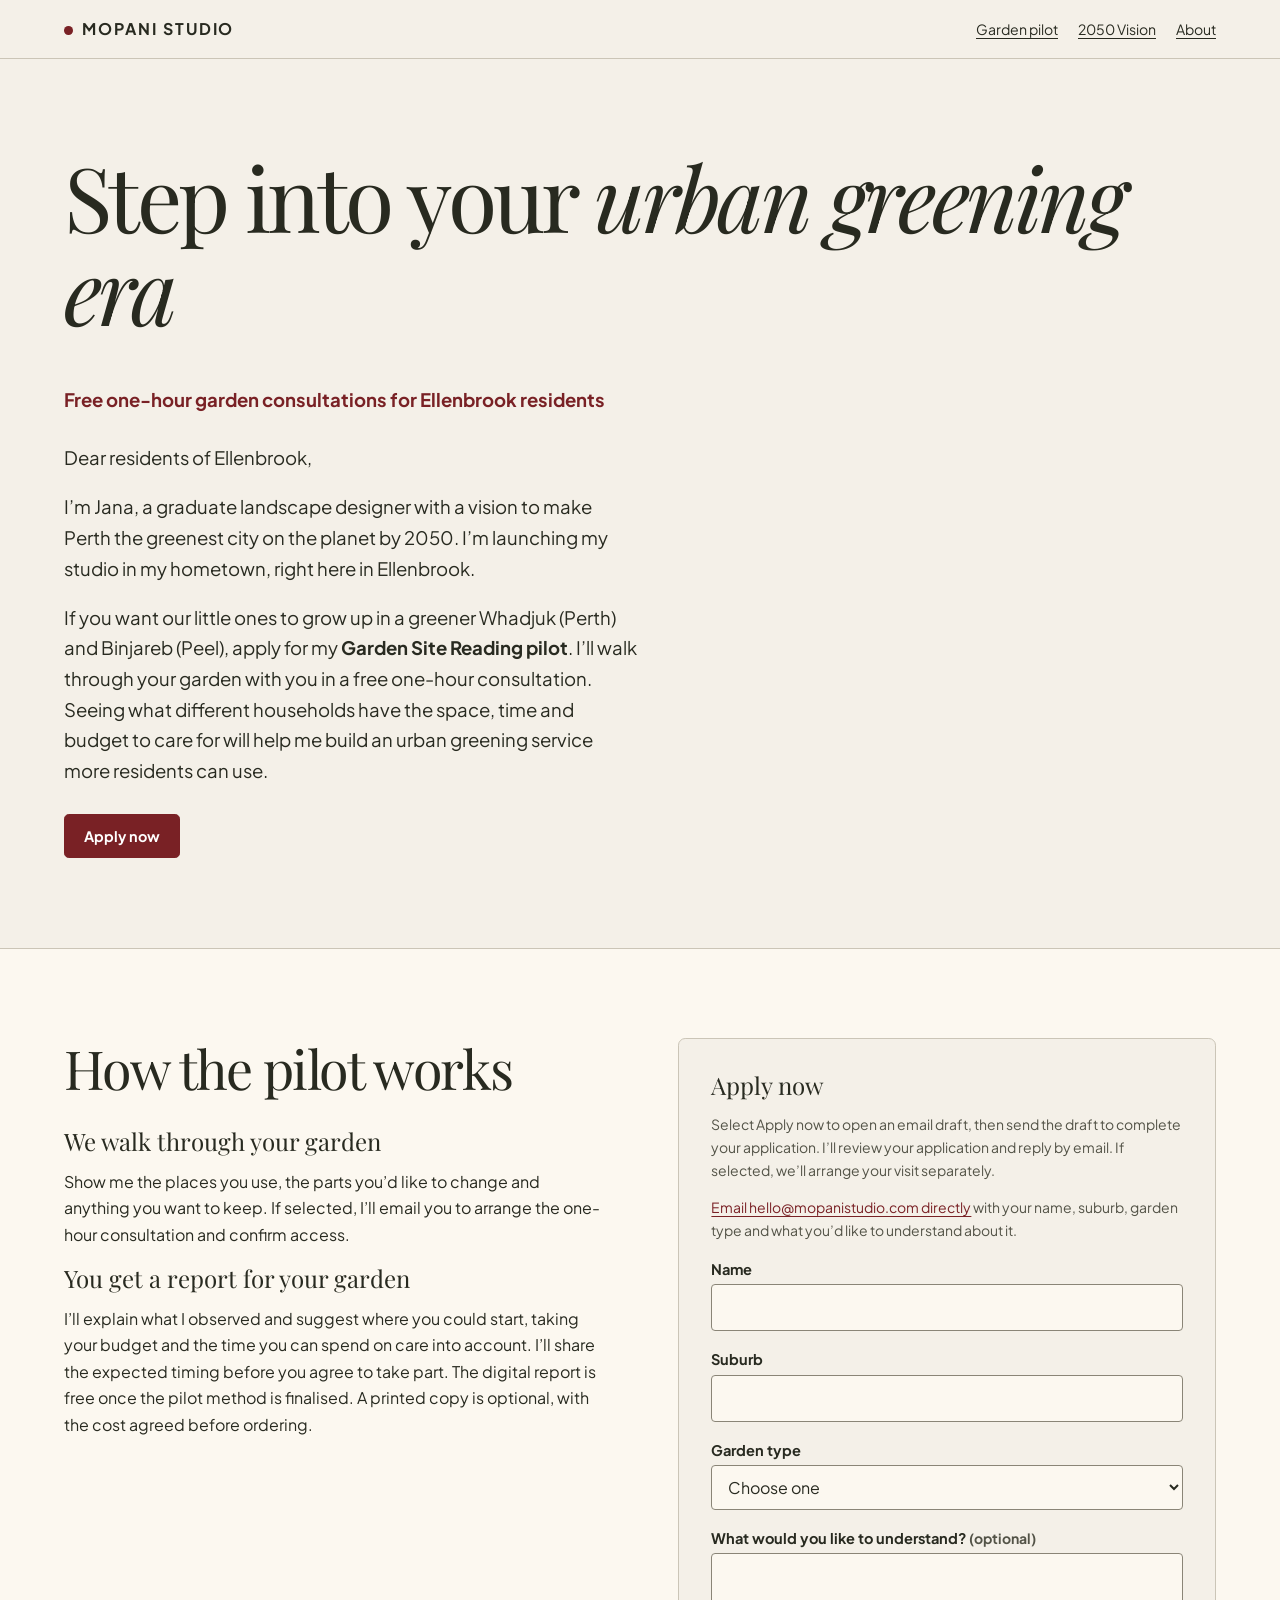
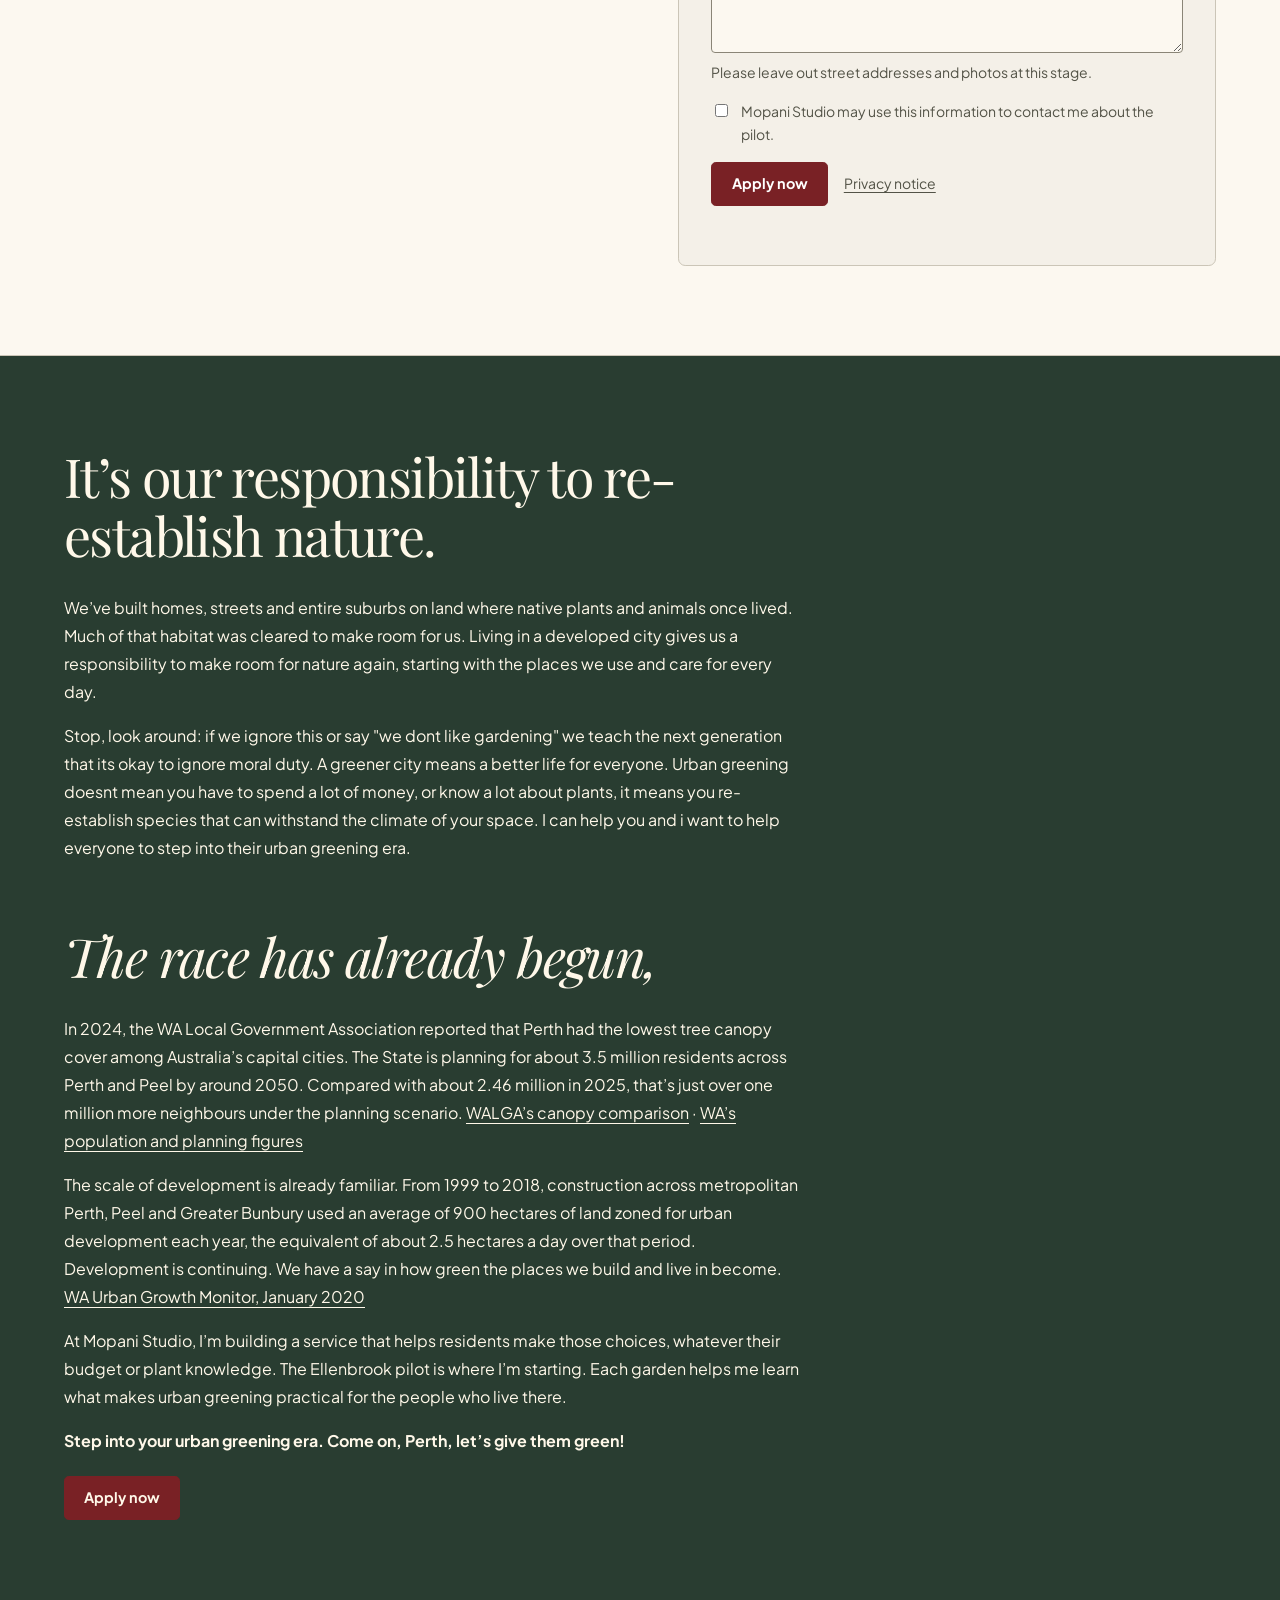
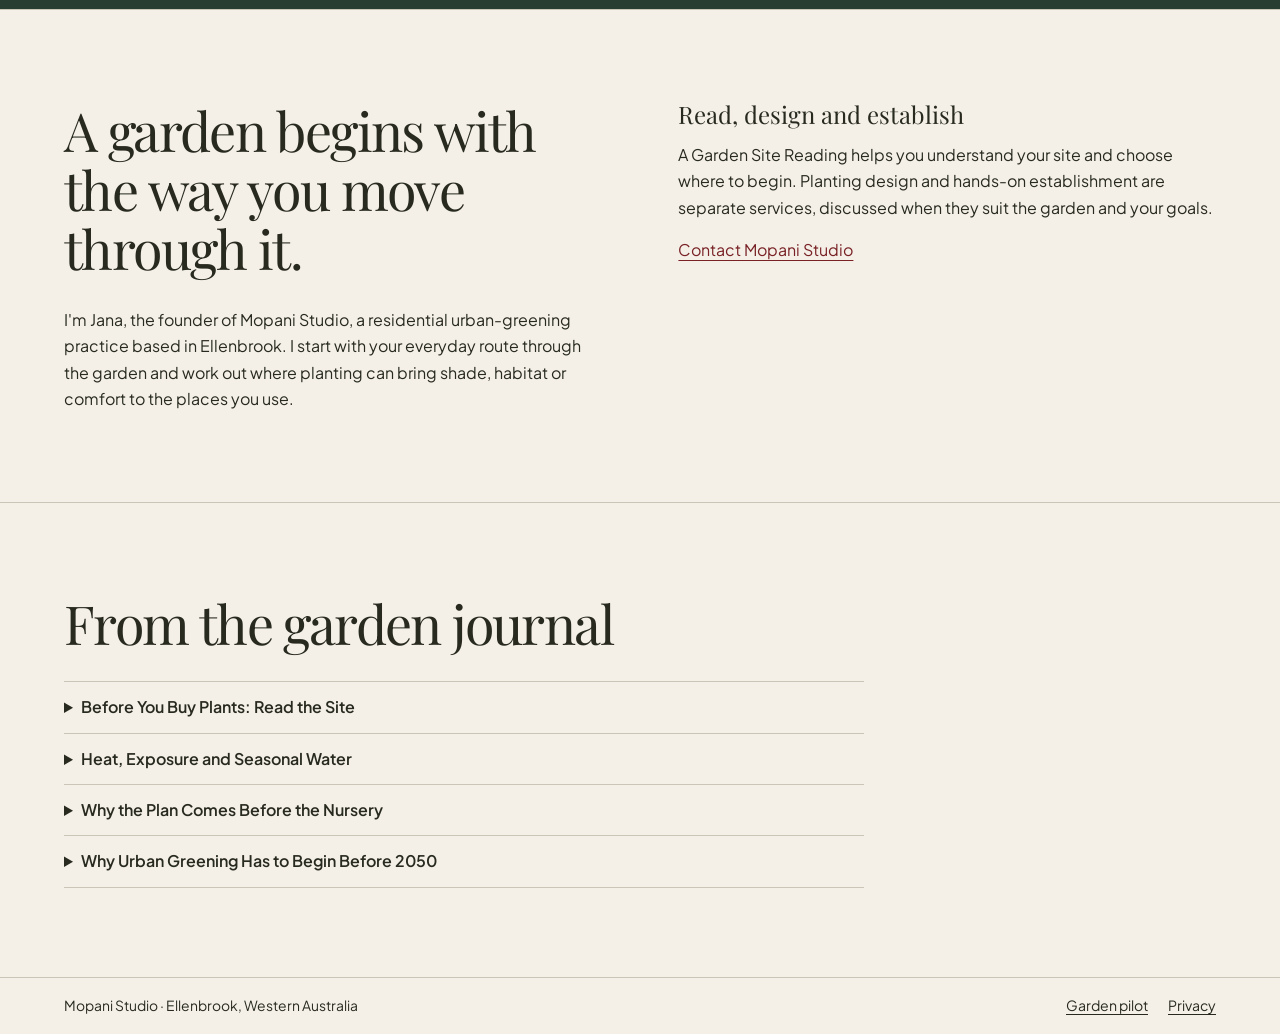
==== commit c0641e4a: "Integrate countdown with pilot introduction: index.html" ====
--- a/index.html
+++ b/index.html
@@ -33,20 +33,9 @@
             <div class="wrap">
                 <h1 id="intro-title">Step into your <em>urban greening era</em></h1>
                 <p class="pilot-subheading"><strong>Free one-hour garden consultations for Ellenbrook residents</strong></p>
-                <div class="countdown">
-                    <p>Countdown to <time datetime="2050-01-01T00:00:00+08:00">1 January 2050, Perth time</time></p>
-                    <div class="countdown-values" id="countdown" aria-hidden="true" hidden>
-                        <span><strong id="countdown-days">0</strong> days</span>
-                        <span><strong id="countdown-hours">00</strong> hours</span>
-                        <span><strong id="countdown-minutes">00</strong> minutes</span>
-                        <span><strong id="countdown-seconds">00</strong> seconds</span>
-                    </div>
-                </div>
                 <p>Dear residents of Ellenbrook,</p>
-                <p>I’m Jana, a graduate landscape designer and the founder of Mopani Studio. My ambition is to make Perth the greenest city on the planet by 2050. I’m starting in my hometown, right here in Ellenbrook.</p>
-                <p>I want our children to grow up with more shade on the streets they walk and more life in the gardens around them. The choices we make at home now will help shape the Whadjuk (Perth) and Binjareb (Peel) they grow into.</p>
-                <p>That’s why I’m inviting Ellenbrook residents to help test the <strong>Garden Site Reading</strong>, my on-site garden consultation. I’ll walk through your outdoor space with you, see how you use it, look at where sun and shade fall, and work out where planting could make a difference. If you take part, you’ll receive a free digital report with practical next steps once I’ve finalised the pilot method.</p>
-                <p>I’m looking for a mix of homes, from bare blocks and small courtyards to established gardens. By seeing what’s possible in different spaces and hearing what people have the time, money and confidence to care for, I can build a service that helps more residents get started. You can take part even if you’ve never gardened and have only one corner you’d like to change.</p>
+                <p>I’m Jana, a graduate landscape designer with a vision to make Perth the greenest city on the planet by 2050. <span id="countdown" hidden>That’s only <time class="countdown-inline" datetime="2050-01-01T00:00:00+08:00"></time> away. </span>I’m launching my studio in my hometown, right here in Ellenbrook.</p>
+                <p>If you want our little ones to grow up in a greener Whadjuk (Perth) and Binjareb (Peel), apply for my <strong>Garden Site Reading pilot</strong>. I’ll walk through your garden with you in a free one-hour consultation. Seeing what different households have the space, time and budget to care for will help me build an urban greening service more residents can use.</p>
                 <a class="button" href="#apply">Apply now</a>
             </div>
         </section>
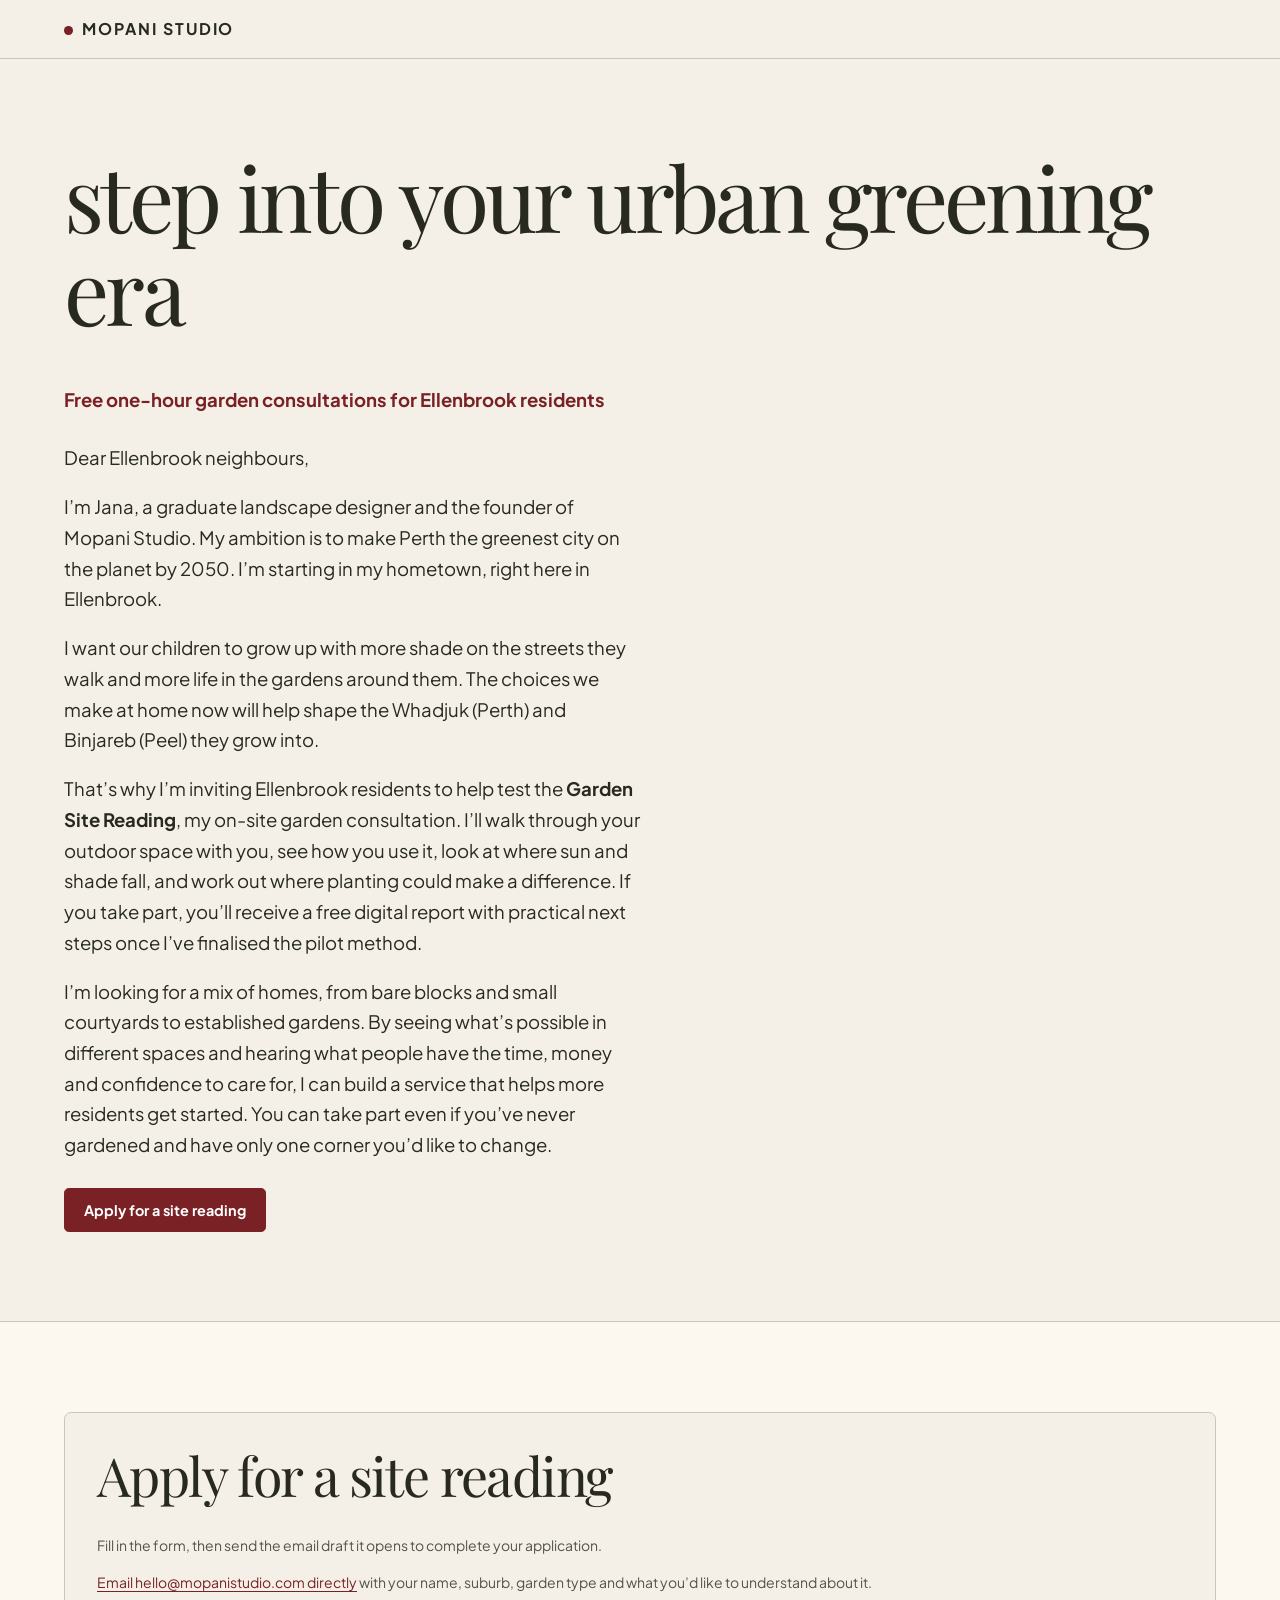
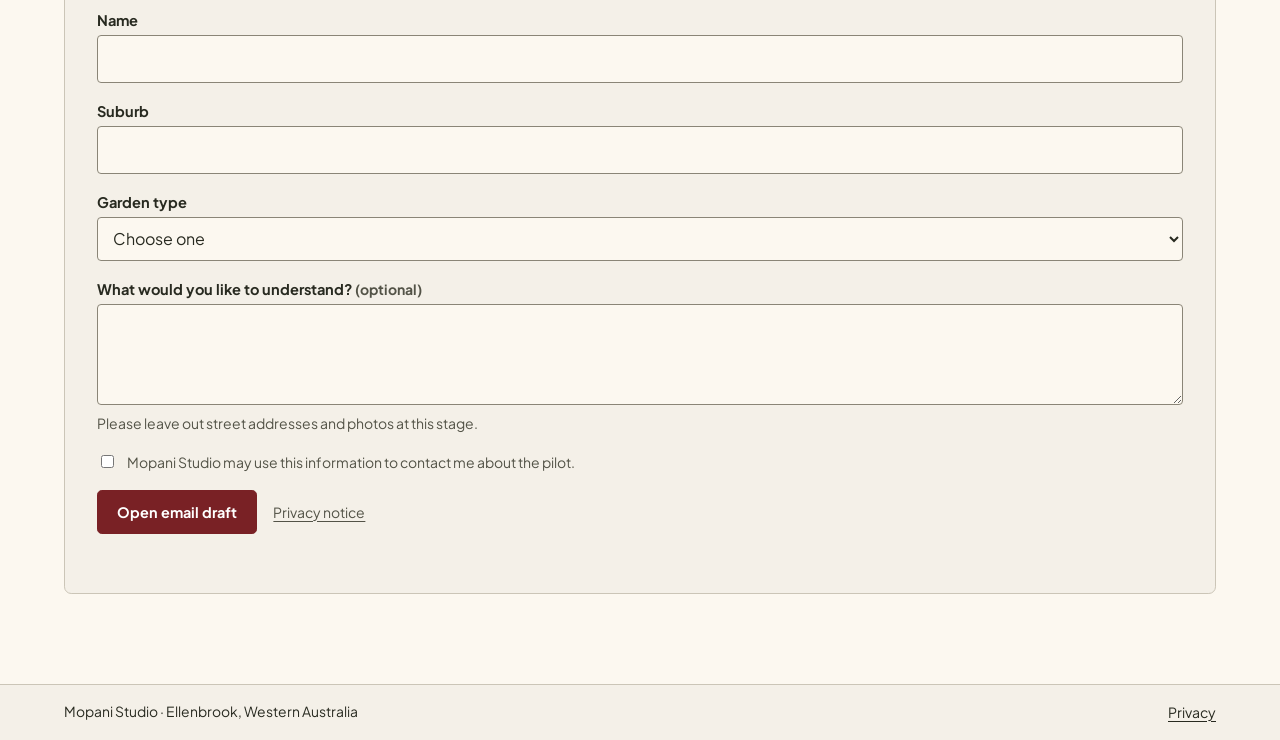
==== commit e2a030b6: "Simplify the pilot launch: index.html" ====
--- a/index.html
+++ b/index.html
@@ -21,36 +21,26 @@
     <header class="header">
         <div class="wrap">
             <a class="brand" href="./">Mopani Studio</a>
-            <nav class="nav" aria-label="Main">
-                <a href="#pilot">Garden pilot</a>
-                <a href="#vision">2050 Vision</a>
-                <a href="#about">About</a>
-            </nav>
         </div>
     </header>
     <main id="main-content" tabindex="-1">
         <section id="pilot" class="hero" aria-labelledby="intro-title">
             <div class="wrap">
-                <h1 id="intro-title">Step into your <em>urban greening era</em></h1>
+                <h1 id="intro-title">step into your urban greening era</h1>
                 <p class="pilot-subheading"><strong>Free one-hour garden consultations for Ellenbrook residents</strong></p>
-                <p>Dear residents of Ellenbrook,</p>
-                <p>I’m Jana, a graduate landscape designer with a vision to make Perth the greenest city on the planet by 2050. <span id="countdown" hidden>That’s only <time class="countdown-inline" datetime="2050-01-01T00:00:00+08:00"></time> away. </span>I’m launching my studio in my hometown, right here in Ellenbrook.</p>
-                <p>If you want our little ones to grow up in a greener Whadjuk (Perth) and Binjareb (Peel), apply for my <strong>Garden Site Reading pilot</strong>. I’ll walk through your garden with you in a free one-hour consultation. Seeing what different households have the space, time and budget to care for will help me build an urban greening service more residents can use.</p>
-                <a class="button" href="#apply">Apply now</a>
+                <p>Dear Ellenbrook neighbours,</p>
+                <p>I’m Jana, a graduate landscape designer and the founder of Mopani Studio. My ambition is to make Perth the greenest city on the planet by 2050. I’m starting in my hometown, right here in Ellenbrook.</p>
+                <p>I want our children to grow up with more shade on the streets they walk and more life in the gardens around them. The choices we make at home now will help shape the Whadjuk (Perth) and Binjareb (Peel) they grow into.</p>
+                <p>That’s why I’m inviting Ellenbrook residents to help test the <strong>Garden Site Reading</strong>, my on-site garden consultation. I’ll walk through your outdoor space with you, see how you use it, look at where sun and shade fall, and work out where planting could make a difference. If you take part, you’ll receive a free digital report with practical next steps once I’ve finalised the pilot method.</p>
+                <p>I’m looking for a mix of homes, from bare blocks and small courtyards to established gardens. By seeing what’s possible in different spaces and hearing what people have the time, money and confidence to care for, I can build a service that helps more residents get started. You can take part even if you’ve never gardened and have only one corner you’d like to change.</p>
+                <a class="button" href="#apply">Apply for a site reading</a>
             </div>
         </section>
-        <section id="apply" class="section pilot" aria-labelledby="pilot-title">
-            <div class="wrap columns">
-                <div class="pilot-copy">
-                    <h2 id="pilot-title">How the pilot works</h2>
-                    <h3>We walk through your garden</h3>
-                    <p>Show me the places you use, the parts you’d like to change and anything you want to keep. If selected, I’ll email you to arrange the one-hour consultation and confirm access.</p>
-                    <h3>You get a report for your garden</h3>
-                    <p>I’ll explain what I observed and suggest where you could start, taking your budget and the time you can spend on care into account. I’ll share the expected timing before you agree to take part. The digital report is free once the pilot method is finalised. A printed copy is optional, with the cost agreed before ordering.</p>
-                </div>
+        <section id="apply" class="section pilot" aria-labelledby="apply-title">
+            <div class="wrap">
                 <div class="form">
-                    <h3>Apply now</h3>
-                    <p id="email-help" class="note">Select Apply now to open an email draft, then send the draft to complete your application. I’ll review your application and reply by email. If selected, we’ll arrange your visit separately.</p>
+                    <h2 id="apply-title">Apply for a site reading</h2>
+                    <p id="email-help" class="note">Fill in the form, then send the email draft it opens to complete your application.</p>
                     <p id="email-fallback" class="note"><a href="mailto:hello@mopanistudio.com?subject=Ellenbrook%20garden%20pilot">Email hello@mopanistudio.com directly</a> with your name, suburb, garden type and what you’d like to understand about it.</p>
                     <form id="pilot-form" aria-describedby="email-help" hidden>
                         <div class="field">
@@ -81,7 +71,7 @@
                             <label class="note" for="pilot-contact">Mopani Studio may use this information to contact me about the pilot.</label>
                         </div>
                         <div class="actions">
-                            <button type="submit" class="button">Apply now</button>
+                            <button type="submit" class="button">Open email draft</button>
                             <a class="note" href="privacy.html">Privacy notice</a>
                         </div>
                         <p class="form-feedback note" id="draft-status" role="status"></p>
@@ -93,66 +83,11 @@
                 </div>
             </div>
         </section>
-        <section id="vision" class="section vision" aria-labelledby="vision-title">
-            <div class="wrap">
-                <article class="vision-essay">
-                    <h2 id="vision-title">It’s our responsibility to re-establish nature.</h2>
-                    <p>We’ve built homes, streets and entire suburbs on land where native plants and animals once lived. Much of that habitat was cleared to make room for us. Living in a developed city gives us a responsibility to make room for nature again, starting with the places we use and care for every day.</p>
-                    <p>Stop, look around: if we ignore this or say "we dont like gardening" we teach the next generation that its okay to ignore moral duty. A greener city means a better life for everyone. Urban greening doesnt mean you have to spend a lot of money, or know a lot about plants, it means you re-establish species that can withstand the climate of your space. I can help you and i want to help everyone to step into their urban greening era.</p>
-                    <h2><em>The race has already begun,</em></h2>
-                    <p>In 2024, the WA Local Government Association reported that Perth had the lowest tree canopy cover among Australia’s capital cities. The State is planning for about 3.5 million residents across Perth and Peel by around 2050. Compared with about 2.46 million in 2025, that’s just over one million more neighbours under the planning scenario. <a href="https://walga.asn.au/media-and-resources/media-releases/local-governments-taking-the-lead-to-protect-mature-trees-on-private-land">WALGA’s canopy comparison</a> · <a href="https://www.wa.gov.au/government/document-collections/perth-and-peel35million-health-check">WA’s population and planning figures</a></p>
-                    <p>The scale of development is already familiar. From 1999 to 2018, construction across metropolitan Perth, Peel and Greater Bunbury used an average of 900 hectares of land zoned for urban development each year, the equivalent of about 2.5 hectares a day over that period. Development is continuing. We have a say in how green the places we build and live in become. <a href="https://www.wa.gov.au/system/files/2021-07/LSD-Urban-Growth-Monitor-11-report.pdf">WA Urban Growth Monitor, January 2020</a></p>
-                    <p>At Mopani Studio, I’m building a service that helps residents make those choices, whatever their budget or plant knowledge. The Ellenbrook pilot is where I’m starting. Each garden helps me learn what makes urban greening practical for the people who live there.</p>
-                    <p><strong>Step into your urban greening era. Come on, Perth, let’s give them green!</strong></p>
-                    <a class="button" href="#apply">Apply now</a>
-                </article>
-            </div>
-        </section>
-        <section id="about" class="section" aria-labelledby="about-title">
-            <div class="wrap columns">
-                <div>
-                    <h2 id="about-title">A garden begins with the way you move through it.</h2>
-                    <p>I'm Jana, the founder of Mopani Studio, a residential urban-greening practice based in Ellenbrook. I start with your everyday route through the garden and work out where planting can bring shade, habitat or comfort to the places you use.</p>
-                </div>
-                <div id="services">
-                    <h3>Read, design and establish</h3>
-                    <p id="method">A Garden Site Reading helps you understand your site and choose where to begin. Planting design and hands-on establishment are separate services, discussed when they suit the garden and your goals.</p>
-                    <a href="mailto:hello@mopanistudio.com">Contact Mopani Studio</a>
-                </div>
-            </div>
-        </section>
-        <section id="journal" class="section" aria-labelledby="journal-title">
-            <div class="wrap">
-                <div class="journal">
-                    <h2 id="journal-title">From the garden journal</h2>
-            <details><summary>Before You Buy Plants: Read the Site</summary><div><p>A planting list is not yet a planting system.</p>
-                    <hr>
-                    <p>Before species are chosen, the property needs to be understood as a set of conditions: where light moves, where exposure is strongest, what vegetation is already present, how moisture behaves and how the resident needs to use the space.</p>
-                    <h3>Observation creates the brief</h3>
-                    <p>The Garden Site Reading does not pretend to be a complete design session. It creates the evidence and orientation needed to decide whether self-directed planting, further investigation or a designed planting system is the responsible next step.</p></div></details>
-            <details><summary>Heat, Exposure and Seasonal Water</summary><div><p>The same plant can meet a different reality from one part of a property to another.</p>
-                    <hr>
-                    <p>A useful garden record separates broad regional climate from the local conditions created by walls, paving, shade, wind, existing roots and patterns of watering. Those differences influence placement and establishment.</p>
-                    <h3>Read first; prescribe later</h3>
-                    <p>Mopani Studio records visible conditions and simple hydration observations. It does not replace laboratory soil testing, irrigation advice or specialist diagnosis where those are genuinely required.</p></div></details>
-            <details><summary>Why the Plan Comes Before the Nursery</summary><div><p>The nursery is a place of selection, not the place where the garden should first be designed.</p>
-                    <hr>
-                    <p>An approved planting system gives each purchase a reason: position, mature role, quantity and relationship to the rest of the garden. It also gives the client a standard against which available stock can be assessed.</p>
-                    <h3>Participation with structure</h3>
-                    <p>The client joins the nursery session to understand and select from the approved plan. Their involvement builds practical knowledge without turning the design process into an improvised shopping trip.</p></div></details>
-            <details><summary>Why Urban Greening Has to Begin Before 2050</summary><div><p>The greenery Perth and Peel will need in 2050 has to begin establishing before then.</p>
-                    <hr>
-                    <p>Homes, roads and hard surfaces can be added faster than trees can spread canopy, roots can establish and habitat can return. This makes time one of urban greening’s most important resources.</p>
-                    <blockquote>The built city grows quickly. Trees, roots and habitat need time. Perth and Peel have 24 growing years before 2050—and the choice to use them begins now.</blockquote>
-                    <p>The six-part 2050 story explains how population growth, heat, water and human health make urban greening a practical priority now—not a project to leave until conditions become harder.</p></div></details>
-                </div>
-            </div>
-        </section>
     </main>
     <footer class="footer">
         <div class="wrap">
             <span>Mopani Studio · Ellenbrook, Western Australia</span>
-            <nav class="nav" aria-label="Footer"><a href="#pilot">Garden pilot</a><a href="privacy.html">Privacy</a></nav>
+            <a href="privacy.html">Privacy</a>
         </div>
     </footer>
 </body>
--- a/styles.css
+++ b/styles.css
@@ -85,10 +85,7 @@
 .policy h2 { font-size: clamp(1.45rem, 3vw, 2rem); margin-top: 1.55em; }
 .policy li + li { margin-top: .35rem; }
 
-.countdown { margin-bottom: 1.75rem; }
-.hero .countdown p { margin-bottom: .35rem; font-size: .88rem; color: var(--muted); }
-.countdown-values { display: flex; flex-wrap: wrap; gap: .2rem .85rem; font-variant-numeric: tabular-nums; }
-.countdown-values strong { color: var(--accent); }
+.countdown-inline { font-variant-numeric: tabular-nums; }
 .vision-essay { max-width: 46rem; }
 .vision-essay p { line-height: 1.75; }
 .vision-essay h2:not(:first-child) { margin-top: 1.2em; }
